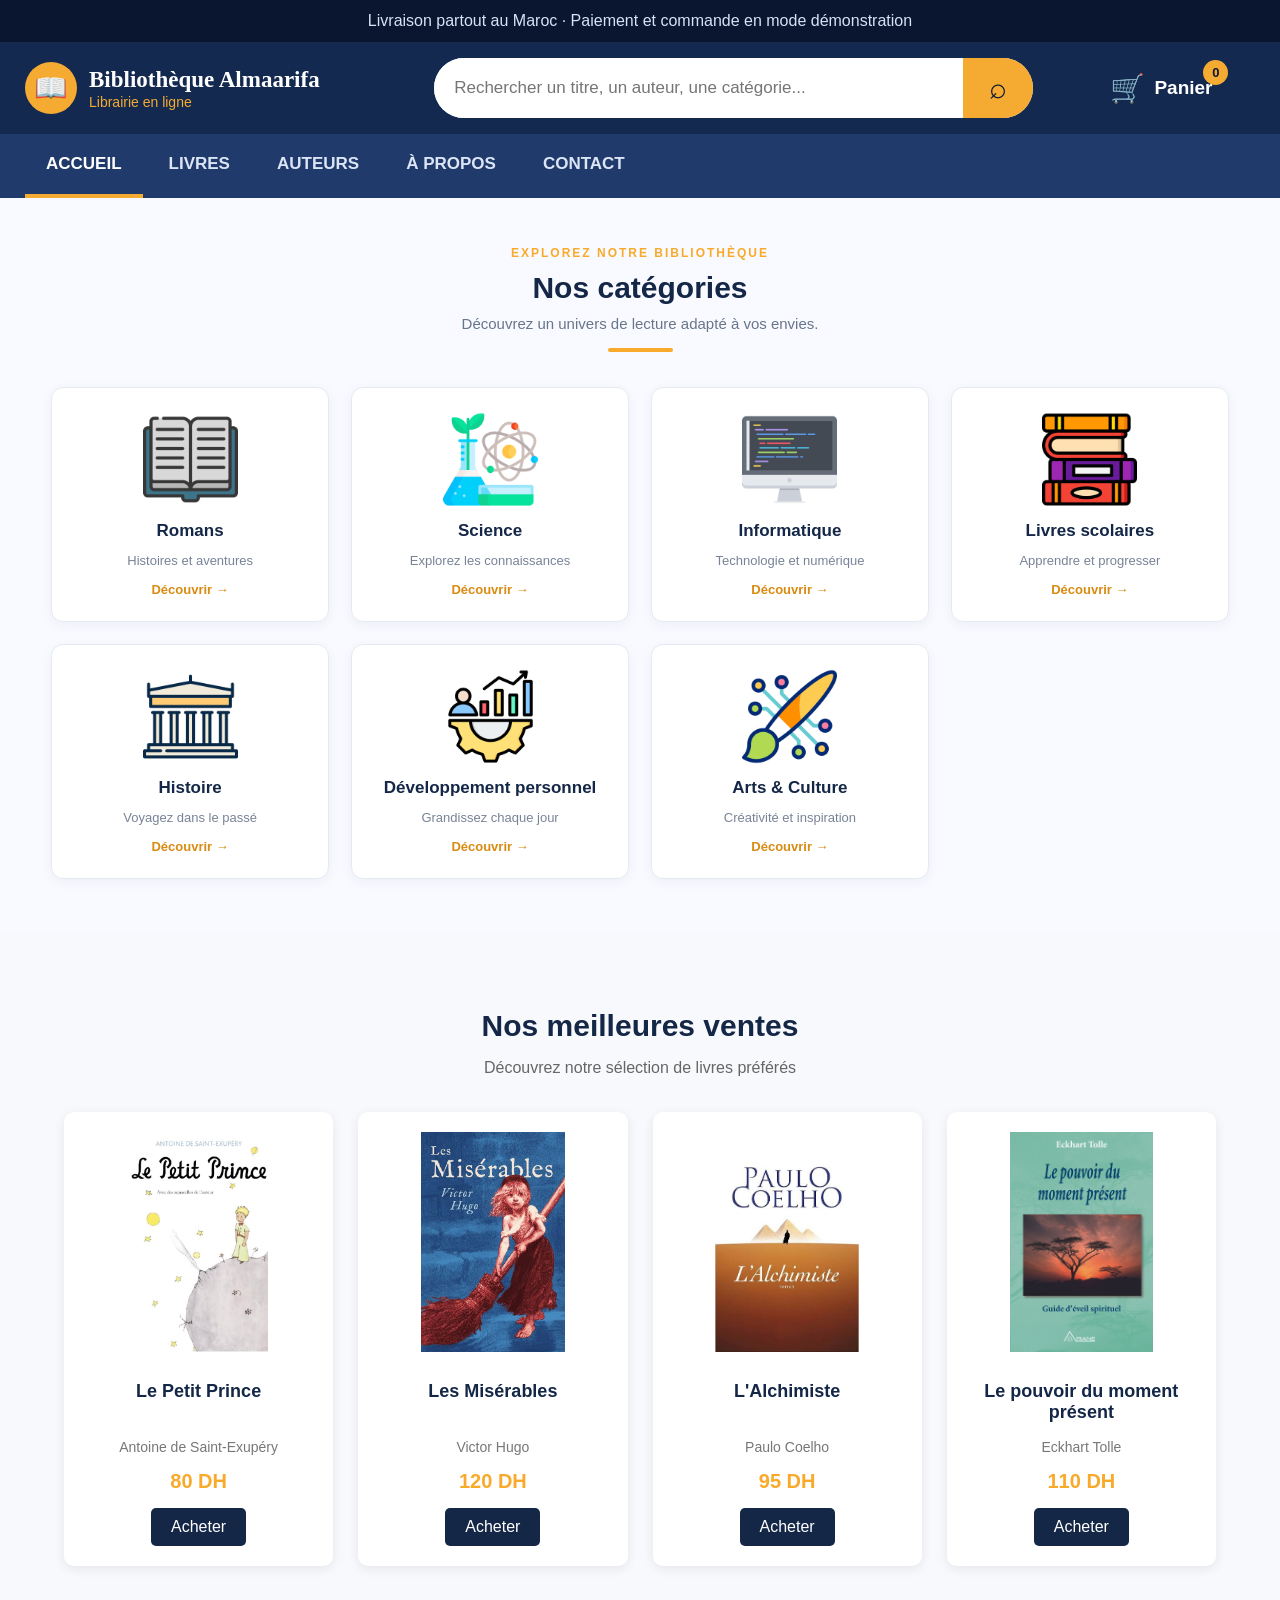
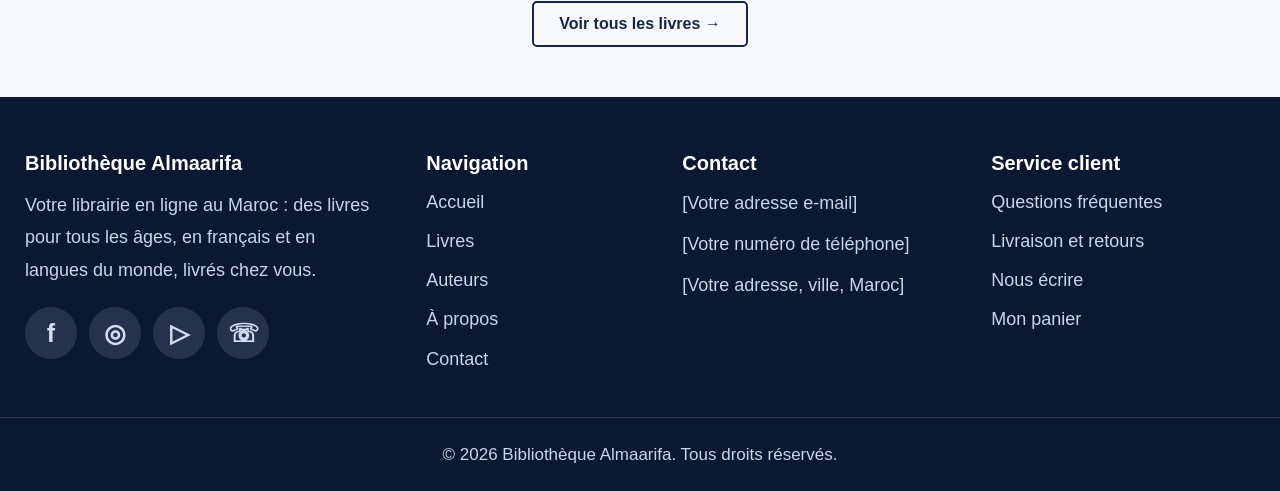
==== index.html @ 868e1ade "version 2" ====
<!DOCTYPE html>
<html lang="fr">
<head>
    <meta charset="UTF-8">
    <meta name="viewport" content="width=device-width, initial-scale=1.0">
    <title>Ma Bibliothèque</title>
    <link rel="stylesheet" href="style.css">
</head>
<body>
  <header class="site-header">

    <div class="top-bar">
        Livraison partout au Maroc · Paiement et commande en mode démonstration
    </div>

    <div class="header-main">

        <a href="index.html" class="logo">
            <span class="logo-icon">📖</span>
            <span class="logo-text">
                <strong>Bibliothèque Almaarifa</strong>
                <small>Librairie en ligne</small>
            </span>
        </a>

        <form class="search-bar" action="#" method="get">
            <input
                type="search"
                name="recherche"
                placeholder="Rechercher un titre, un auteur, une catégorie..."
            >
            <button type="submit" aria-label="Rechercher">⌕</button>
        </form>

        <a href="panier.html" class="cart">
            <span class="cart-icon">🛒</span>
            <strong>Panier</strong>
            <span class="cart-count">0</span>
        </a>

    </div>

    <nav class="main-nav">
        <div class="nav-container">
            <a href="index.html" class="active">ACCUEIL</a>
            <a href="Livres.html" >LIVRES</a>
            <a href="Auteurs.html" >AUTEURS</a>
            <a href="À propos.html" >À PROPOS</a>
            <a href="contact.html" >CONTACT</a>
        </div>
    </nav>

<!-- Section Nos catégories -->
<section class="categories-section" id="categories">

    <div class="categories-header">
        <span class="categories-subtitle">EXPLOREZ NOTRE BIBLIOTHÈQUE</span>
        <h2>Nos catégories</h2>
        <p>Découvrez un univers de lecture adapté à vos envies.</p>
        <div class="categories-line"></div>
    </div>

    <div class="categories-container">

        <a href="Livres.html" class="category-card">
            <div class="category-icon">
                <img src="livre.png" alt="Romans">
            </div>
            <h3>Romans</h3>
            <p>Histoires et aventures</p>
            <span class="category-link">Découvrir →</span>
        </a>

        <a href="livres.html" class="category-card">
            <div class="category-icon">
                <img src="science.png" alt="Science">
            </div>
            <h3>Science</h3>
            <p>Explorez les connaissances</p>
            <span class="category-link">Découvrir →</span>
        </a>

        <a href="Livres.html" class="category-card">
            <div class="category-icon">
                <img src="programmation.png" alt="Informatique">
            </div>
            <h3>Informatique</h3>
            <p>Technologie et numérique</p>
            <span class="category-link">Découvrir →</span>
        </a>

        <a href="Livres.html" class="category-card">
            <div class="category-icon">
                <img src="pile.livres.png" alt="Livres scolaires">
            </div>
            <h3>Livres scolaires</h3>
            <p>Apprendre et progresser</p>
            <span class="category-link">Découvrir →</span>
        </a>

        <a href="Livres.html" class="category-card">
            <div class="category-icon">
                <img src="histoire.png" alt="Histoire">
            </div>
            <h3>Histoire</h3>
            <p>Voyagez dans le passé</p>
            <span class="category-link">Découvrir →</span>
        </a>

        <a href="Livres.html" class="category-card">
            <div class="category-icon">
                <img src="self-development.png"
                     alt="Développement personnel">
            </div>
            <h3>Développement personnel</h3>
            <p>Grandissez chaque jour</p>
            <span class="category-link">Découvrir →</span>
        </a>

        <a href="Livres.html" class="category-card">
            <div class="category-icon">
                <img src="art-et-technologie.png" alt="Arts et Culture">
            </div>
            <h3>Arts &amp; Culture</h3>
            <p>Créativité et inspiration</p>
            <span class="category-link">Découvrir →</span>
        </a>

    </div>

</section>

    
<!-- Section Nos meilleures ventes -->
<section class="meilleures-ventes">

    <h2>Nos meilleures ventes</h2>
    <p class="description">
        Découvrez notre sélection de livres préférés
    </p>

    <div class="livres-container">

        <div class="livre">
            <img src="images.jpg" alt="Le Petit Prince">
            <h3>Le Petit Prince</h3>
            <p class="auteur">Antoine de Saint-Exupéry</p>
            <p class="prix">80 DH</p>
            <a href="#" class="btn-acheter">Acheter</a>
        </div>

        <div class="livre">
            <img src="les mesirables.jpg" alt="Les Misérables">
            <h3>Les Misérables</h3>
            <p class="auteur">Victor Hugo</p>
            <p class="prix">120 DH</p>
            <a href="#" class="btn-acheter">Acheter</a>
        </div>

        <div class="livre">
            <img src="lalchimeste.jpg" alt="L'Alchimiste">
            <h3>L'Alchimiste</h3>
            <p class="auteur">Paulo Coelho</p>
            <p class="prix">95 DH</p>
            <a href="#" class="btn-acheter">Acheter</a>
        </div>

        <div class="livre">
            <img src="le-pouvoir-du-moment-present.jpg" alt="Le pouvoir du moment présent">
            <h3>Le pouvoir du moment présent</h3>
            <p class="auteur">Eckhart Tolle</p>
            <p class="prix">110 DH</p>
            <a href="#" class="btn-acheter">Acheter</a>
        </div>

    </div>

    <a href="Livres.html" class="voir-plus">
        Voir tous les livres →
    </a>

</section>

<footer class="site-footer">

    <div class="footer-container">

        <!-- Colonne 1 : Présentation -->
        <div class="footer-column footer-about">
            <h3>Bibliothèque Almaarifa</h3>

            <p>
                Votre librairie en ligne au Maroc : des livres
                pour tous les âges, en français et en langues
                du monde, livrés chez vous.
            </p>

            <div class="social-links">
                <a href="#" aria-label="Facebook">f</a>
                <a href="#" aria-label="Instagram">◎</a>
                <a href="#" aria-label="YouTube">▷</a>
                <a href="#" aria-label="WhatsApp">☏</a>
            </div>
        </div>

        <!-- Colonne 2 : Navigation -->
        <div class="footer-column">
            <h3>Navigation</h3>
            <a href="index.html">Accueil</a>
            <a href="Livres.html">Livres</a>
            <a href="Auteurs.html">Auteurs</a>
            <a href="À propos.html">À propos</a>
            <a href="contact.html">Contact</a>
        </div>

        <!-- Colonne 3 : Contact -->
        <div class="footer-column">
            <h3>Contact</h3>
            <p>[Votre adresse e-mail]</p>
            <p>[Votre numéro de téléphone]</p>
            <p>[Votre adresse, ville, Maroc]</p>
        </div>

        <!-- Colonne 4 : Service client -->
        <div class="footer-column">
            <h3>Service client</h3>
            <a href="#">Questions fréquentes</a>
            <a href="#">Livraison et retours</a>
            <a href="contact.html">Nous écrire</a>
            <a href="panier.html">Mon panier</a>
        </div>

    </div>

    <div class="footer-bottom">
        <p>
            © 2026 Bibliothèque Almaarifa. Tous droits réservés.
        </p>
    </div>

</footer>
</body>
</html>
---- style.css ----
:root {
    --navy: #0b1832;
    --navy-light: #14294f;
    --navy-nav: #203b6b;
    --orange: #f5aa32;
    --white: #ffffff;
    --text-light: #c7d5ed;
    --border-color: rgba(255, 255, 255, 0.13);
}

/* ================= GENERAL ================= */
* {
    box-sizing: border-box;
}

body {
    margin: 0;
    font-family: Arial, Helvetica, sans-serif;
    background: #ffffff;
    color: var(--white);
}

a {
    text-decoration: none;
    color: inherit;
}

/* ================= HEADER ================= */
.site-header {
    width: 100%;
    background: var(--navy);
}

/* الشريط العلوي */
.top-bar {
    min-height: 42px;
    padding: 10px 15px;
    display: flex;
    justify-content: center;
    align-items: center;
    text-align: center;
    background: #0a1630;
    color: #d8e2f5;
    font-size: 16px;
}

/* المنطقة الرئيسية */
.header-main {
    width: min(1500px, 100%);
    min-height: 92px;
    margin: auto;
    padding: 15px 25px;
    display: grid;
    grid-template-columns: 1fr minmax(250px, 1.6fr) 0.5fr;
    align-items: center;
    gap: 35px;
    background: var(--navy-light);
}

/* الشعار */
.logo {
    display: flex;
    align-items: center;
    gap: 12px;
    min-width: 0;
}

.logo-icon {
    width: 52px;
    height: 52px;
    flex-shrink: 0;
    display: flex;
    align-items: center;
    justify-content: center;
    border-radius: 50%;
    background: var(--orange);
    font-size: 27px;
}

.logo-text {
    display: flex;
    flex-direction: column;
    gap: 1px;
}

.logo-text strong {
    font-family: Georgia, serif;
    font-size: 23px;
    white-space: nowrap;
}

.logo-text small {
    color: var(--orange);
    font-size: 14px;
}

/* شريط البحث */
.search-bar {
    display: flex;
    width: 100%;
    height: 60px;
    overflow: hidden;
    border-radius: 35px;
    background: var(--white);
}

.search-bar input {
    flex: 1;
    width: 0;
    min-width: 0;
    border: none;
    outline: none;
    padding: 0 20px;
    font-size: 17px;
    color: #333333;
}

.search-bar button {
    width: 70px;
    flex-shrink: 0;
    border: none;
    background: var(--orange);
    color: var(--navy);
    font-size: 30px;
    cursor: pointer;
}

.search-bar button:hover {
    background: #ffc15b;
}

/* السلة */
.cart {
    position: relative;
    justify-self: center;
    display: flex;
    align-items: center;
    gap: 9px;
    font-size: 19px;
}

.cart-icon {
    font-size: 28px;
}

.cart-count {
    position: absolute;
    top: -12px;
    right: -16px;
    width: 25px;
    height: 25px;
    display: flex;
    align-items: center;
    justify-content: center;
    border-radius: 50%;
    background: var(--orange);
    color: var(--navy);
    font-size: 13px;
    font-weight: bold;
}

/* قائمة التنقل */
.main-nav {
    background: var(--navy-nav);
}

.nav-container {
    width: min(1500px, 100%);
    min-height: 64px;
    margin: auto;
    padding: 0 25px;
    display: flex;
    align-items: stretch;
    gap: 5px;
}

.nav-container a {
    display: flex;
    align-items: center;
    justify-content: center;
    padding: 0 21px;
    border-bottom: 4px solid transparent;
    color: #dce5f6;
    font-size: 17px;
    font-weight: bold;
    transition: 0.2s;
}

.nav-container a:hover,
.nav-container a.active {
    color: var(--white);
    border-bottom-color: var(--orange);
}
.site-footer {
    width: 100%;
    background: var(--navy);
    color: var(--text-light);
}

/* الأعمدة الأربعة */
.footer-container {
    width: min(1500px, 100%);
    margin: auto;
    padding: 55px 25px 45px;
    display: grid;
    grid-template-columns: 1.35fr 0.8fr 1fr 1fr;
    gap: 45px;
}

.footer-column {
    min-width: 0;
    display: flex;
    flex-direction: column;
    align-items: flex-start;
    gap: 14px;
}

.footer-column h3 {
    margin: 0 0 1px;
    color: var(--white);
    font-size: 20px;
}

.footer-column p {
    margin: 0;
    font-size: 18px;
    line-height: 1.8;
    overflow-wrap: anywhere;
}

.footer-column > a {
    font-size: 18px;
    line-height: 1.4;
    transition: color 0.2s;
}

.footer-column > a:hover {
    color: var(--orange);
}

/* وصف المكتبة */
.footer-about p {
    margin-top: -1px;
}

/* أيقونات التواصل الاجتماعي */
.social-links {
    display: flex;
    flex-wrap: wrap;
    gap: 12px;
    margin-top: 7px;
}

.social-links a {
    width: 52px;
    height: 52px;
    display: flex;
    align-items: center;
    justify-content: center;
    border-radius: 50%;
    background: #25324d;
    color: #d3def0;
    font-size: 25px;
    font-weight: bold;
    transition: 0.2s;
}

.social-links a:hover {
    background: var(--orange);
    color: var(--navy);
}

/* معلومات الاتصال */
.footer-column:nth-child(3) p {
    line-height: 1.5;
}

/* حقوق النشر */
.footer-bottom {
    min-height: 74px;
    padding: 20px 15px;
    display: flex;
    align-items: center;
    justify-content: center;
    border-top: 1px solid var(--border-color);
    text-align: center;
}

.footer-bottom p {
    margin: 0;
    font-size: 17px;
    line-height: 1.6;
}

/* ================= TABLETS ================= */
@media (max-width: 1000px) {
    .header-main {
        grid-template-columns: 1fr auto;
        gap: 20px;
    }

    .search-bar {
        grid-column: 1 / -1;
        grid-row: 2;
    }

    .cart {
        grid-column: 2;
        grid-row: 1;
    }

    .nav-container {
        justify-content: center;
        flex-wrap: wrap;
    }

    .nav-container a {
        min-height: 55px;
        padding: 0 13px;
        font-size: 15px;
    }

    .footer-container {
        grid-template-columns: repeat(2, minmax(0, 1fr));
        gap: 40px;
    }
}

/* ================= MOBILE ================= */
@media (max-width: 600px) {
    .top-bar {
        font-size: 12px;
        line-height: 1.5;
        padding: 9px 12px;
    }

    .header-main {
        padding: 18px 15px;
        gap: 18px 10px;
    }

    .logo {
        gap: 8px;
    }

    .logo-icon {
        width: 40px;
        height: 40px;
        font-size: 21px;
    }

    .logo-text strong {
        font-size: 16px;
        white-space: normal;
    }

    .logo-text small {
        font-size: 12px;
    }

    .cart {
        gap: 5px;
        font-size: 14px;
    }

    .cart-icon {
        font-size: 22px;
    }

    .search-bar {
        height: 48px;
    }

    .search-bar input {
        padding: 0 13px;
        font-size: 13px;
    }

    .search-bar button {
        width: 48px;
        font-size: 25px;
    }

    .nav-container {
        padding: 5px 8px;
        gap: 0;
    }

    .nav-container a {
        min-height: 44px;
        padding: 0 10px;
        font-size: 12px;
        border-bottom-width: 3px;
    }

    /* الفوتر في الهاتف */
    .footer-container {
        padding: 35px 22px;
        grid-template-columns: 1fr;
        gap: 30px;
    }

    .footer-column h3 {
        font-size: 18px;
    }

    .footer-column p,
    .footer-column > a {
        font-size: 16px;
    }

    .social-links a {
        width: 43px;
        height: 43px;
        font-size: 22px;
    }

    .footer-bottom {
        min-height: 65px;
        padding: 17px 12px;
    }

    .footer-bottom p {
        font-size: 13px;
    }
}

/* Section Nos meilleures ventes */
.meilleures-ventes {
    padding: 50px 5%;
    background-color: #f8f9fc;
    text-align: center;
}

.meilleures-ventes h2 {
    color: #142747;
    font-size: 30px;
    margin-bottom: 10px;
}

.description {
    color: #666;
    margin-bottom: 35px;
    font-size: 16px;
}

/* Conteneur des livres */
.livres-container {
    display: grid;
    grid-template-columns: repeat(4, minmax(0, 1fr));
    gap: 25px;
    max-width: 1400px;
    margin: 0 auto;
}

/* Carte de chaque livre */
.livre {
    background-color: white;
    padding: 20px 15px;
    border-radius: 10px;
    box-shadow: 0 3px 12px rgba(0, 0, 0, 0.08);
    transition: transform 0.3s, box-shadow 0.3s;
}

.livre:hover {
    transform: translateY(-6px);
    box-shadow: 0 8px 20px rgba(0, 0, 0, 0.15);
}

/* Images des livres */
.livre img {
    width: 100%;
    height: 220px;
    object-fit: contain;
    margin-bottom: 15px;
}

/* Titres */
.livre h3 {
    color: #142747;
    font-size: 18px;
    min-height: 44px;
    margin: 10px 0;
}

.auteur {
    color: #777;
    font-size: 14px;
}

/* Prix */
.prix {
    color: #f9aa2b;
    font-size: 20px;
    font-weight: bold;
    margin: 15px 0;
}

/* Bouton Acheter */
.btn-acheter {
    display: inline-block;
    background-color: #142747;
    color: white;
    text-decoration: none;
    padding: 10px 20px;
    border-radius: 5px;
    transition: background-color 0.3s;
}

.btn-acheter:hover {
    background-color: #f9aa2b;
    color: #142747;
}

/* Bouton Voir tous les livres */
.voir-plus {
    display: inline-block;
    margin-top: 35px;
    padding: 12px 25px;
    border: 2px solid #142747;
    border-radius: 5px;
    color: #142747;
    text-decoration: none;
    font-weight: bold;
}

.voir-plus:hover {
    background-color: #142747;
    color: white;
}

/* Adaptation aux tablettes */
@media (max-width: 900px) {
    .livres-container {
        grid-template-columns: repeat(2, minmax(0, 1fr));
        gap: 15px;
    }
}

/* Adaptation aux téléphones */
@media (max-width: 480px) {
    .meilleures-ventes {
        padding: 35px 15px;
    }

    .meilleures-ventes h2 {
        font-size: 24px;
    }

    .livres-container {
        grid-template-columns: repeat(2, minmax(0, 1fr));
        gap: 12px;
    }

    .livre {
        padding: 12px 8px;
    }

    .livre img {
        height: 160px;
    }

    .livre h3 {
        font-size: 15px;
    }
}

/* ===== NOS CATÉGORIES ===== */

.categories-section {
    padding: 45px 4% 55px;
    background-color: #f8faff;
    font-family: Arial, sans-serif;
    box-sizing: border-box;
}

.categories-section * {
    box-sizing: border-box;
}

/* Titre */
.categories-header {
    text-align: center;
    margin-bottom: 35px;
}

.categories-subtitle {
    color: #f9aa2b;
    font-size: 12px;
    font-weight: bold;
    letter-spacing: 2px;
}

.categories-header h2 {
    color: #142747;
    font-size: 30px;
    margin: 10px 0;
    font-weight: bold;
}

.categories-header p {
    color: #68758a;
    font-size: 15px;
    margin: 0;
}

.categories-line {
    width: 65px;
    height: 4px;
    background-color: #f9aa2b;
    border-radius: 5px;
    margin: 16px auto 0;
}

/* Grille des catégories */
.categories-container {
    display: grid;
    grid-template-columns: repeat(4, minmax(0, 1fr));
    gap: 22px;
    max-width: 1400px;
    margin: 0 auto;
}

/* Carte */
.category-card {
    display: flex;
    flex-direction: column;
    align-items: center;
    justify-content: center;
    min-width: 0;
    min-height: 235px;
    padding: 22px 14px;
    text-align: center;
    text-decoration: none;
    background-color: #ffffff;
    border: 1px solid #e5eaf2;
    border-radius: 12px;
    box-shadow: 0 3px 12px rgba(20, 39, 71, 0.05);
    transition: transform 0.3s ease,
                box-shadow 0.3s ease,
                border-color 0.3s ease;
}

.category-card:hover {
    transform: translateY(-6px);
    border-color: #f9aa2b;
    box-shadow: 0 10px 25px rgba(20, 39, 71, 0.12);
}

/* Images */
.category-icon {
    width: 100px;
    height: 95px;
    display: flex;
    align-items: center;
    justify-content: center;
    margin-bottom: 12px;
}

.category-icon img {
    max-width: 100%;
    max-height: 100%;
    object-fit: contain;
    transition: transform 0.3s ease;
}

.category-card:hover .category-icon img {
    transform: scale(1.08);
}

/* Textes */
.category-card h3 {
    color: #142747;
    font-size: 17px;
    line-height: 1.4;
    margin: 0 0 8px;
}

.category-card p {
    color: #788397;
    font-size: 13px;
    line-height: 1.5;
    margin: 0 0 12px;
}

.category-link {
    color: #d98b12;
    font-size: 13px;
    font-weight: bold;
}

/* Tablettes */
@media (max-width: 1000px) {
    .categories-container {
        grid-template-columns: repeat(3, minmax(0, 1fr));
        gap: 16px;
    }
}

/* Téléphones */
@media (max-width: 600px) {
    .categories-section {
        padding: 35px 15px 40px;
    }

    .categories-header h2 {
        font-size: 25px;
    }

    .categories-header p {
        font-size: 13px;
    }

    .categories-container {
        grid-template-columns: repeat(2, minmax(0, 1fr));
        gap: 12px;
    }

    .category-card {
        min-height: 205px;
        padding: 16px 8px;
    }

    .category-icon {
        width: 78px;
        height: 75px;
    }

    .category-card h3 {
        font-size: 15px;
    }

    .category-card p {
        font-size: 12px;
    }

    .category-link {
        font-size: 12px;
    }
}

/* Accessibilité au clavier */
.category-card:focus-visible {
    outline: 3px solid #f9aa2b;
    outline-offset: 3px;
}


/* ===== CORRECTION PAGE LIVRES ===== */

#tous-les-livres.meilleures-ventes {
    background-color: #f8faff;
    padding: 45px 4% 55px;
    color: #142747;
}

/* Titre et description */
#tous-les-livres .section-header {
    text-align: center;
    margin-bottom: 35px;
}

#tous-les-livres .section-subtitle {
    display: block;
    color: #d98b12;
    font-size: 13px;
    font-weight: bold;
    letter-spacing: 1px;
    margin-bottom: 12px;
}

#tous-les-livres .section-header h2 {
    color: #142747;
    font-size: 30px;
    margin: 0 0 12px;
}

#tous-les-livres .section-header p {
    color: #626f82;
    font-size: 15px;
    margin: 0;
}

#tous-les-livres .titre-decoration {
    width: 65px;
    height: 4px;
    background-color: #f9aa2b;
    border-radius: 5px;
    margin: 16px auto;
}

/* Grille des livres */
#tous-les-livres .livres-container {
    display: grid;
    grid-template-columns: repeat(4, minmax(0, 1fr));
    gap: 24px;
    max-width: 1400px;
    margin: 0 auto;
}

/* Cartes blanches */
#tous-les-livres .livre-card {
    background-color: #ffffff;
    color: #142747;
    border: 1px solid #e0e5ed;
    border-radius: 10px;
    overflow: hidden;
    box-shadow: 0 3px 12px rgba(20, 39, 71, 0.08);
    display: flex;
    flex-direction: column;
    min-width: 0;
    transition: transform 0.3s, box-shadow 0.3s;
}

#tous-les-livres .livre-card:hover {
    transform: translateY(-5px);
    box-shadow: 0 8px 20px rgba(20, 39, 71, 0.15);
}

/* Zone des images */
#tous-les-livres .livre-image {
    position: relative;
    height: 235px;
    padding: 15px;
    background-color: #f1f4f9;
    display: flex;
    align-items: center;
    justify-content: center;
}

#tous-les-livres .livre-image img {
    display: block;
    width: 100%;
    height: 100%;
    object-fit: contain;
}

/* Badge */
#tous-les-livres .badge-livre {
    position: absolute;
    top: 10px;
    left: 10px;
    background-color: #f9aa2b;
    color: #142747;
    padding: 5px 8px;
    border-radius: 4px;
    font-size: 11px;
    font-weight: bold;
}

/* Informations : forcer des couleurs lisibles */
#tous-les-livres .livre-info {
    background-color: #ffffff;
    color: #142747;
    padding: 16px;
    flex: 1;
    display: flex;
    flex-direction: column;
}

#tous-les-livres .livre-categorie {
    color: #c17c00;
    font-size: 12px;
    font-weight: bold;
    margin: 0 0 8px;
}

#tous-les-livres .livre-info h3 {
    color: #142747;
    font-size: 17px;
    line-height: 1.4;
    min-height: 48px;
    margin: 0 0 8px;
}

#tous-les-livres .livre-auteur {
    color: #6b7280;
    font-size: 13px;
    margin: 0 0 18px;
}

/* Prix et bouton */
#tous-les-livres .livre-bas {
    display: flex;
    justify-content: space-between;
    align-items: center;
    gap: 10px;
    border-top: 1px solid #eeeeee;
    padding-top: 14px;
    margin-top: auto;
}

#tous-les-livres .livre-prix {
    color: #142747;
    font-size: 18px;
    font-weight: bold;
}

#tous-les-livres .btn-livre {
    display: inline-block;
    background-color: #142747;
    color: #ffffff;
    text-decoration: none;
    padding: 9px 16px;
    border-radius: 5px;
    font-size: 13px;
}

#tous-les-livres .btn-livre:hover {
    background-color: #f9aa2b;
    color: #142747;
}

/* Tablettes */
@media (max-width: 1000px) {
    #tous-les-livres .livres-container {
        grid-template-columns: repeat(2, minmax(0, 1fr));
        gap: 18px;
    }
}

/* Téléphones */
@media (max-width: 480px) {
    #tous-les-livres.meilleures-ventes {
        padding: 30px 15px;
    }

    #tous-les-livres .section-header h2 {
        font-size: 24px;
    }

    #tous-les-livres .livre-image {
        height: 160px;
    }

    #tous-les-livres .livre-info {
        padding: 11px;
    }

    #tous-les-livres .livre-info h3 {
        font-size: 14px;
        min-height: 40px;
    }

    #tous-les-livres .livre-prix {
        font-size: 15px;
    }

    #tous-les-livres .btn-livre {
        padding: 7px 10px;
        font-size: 12px;
    }
}

/* =================================
   PAGE AUTEURS - ALMAARIFA
================================= */

.auteurs-page {
    background-color: #f7f9fc;
    color: #142747;
    font-family: Arial, sans-serif;
    padding-bottom: 45px;
}

.auteurs-page * {
    box-sizing: border-box;
}

/* ===== En-tête ===== */

.auteurs-hero {
    text-align: center;
    padding: 48px 20px 40px;
    background: linear-gradient(135deg, #ffffff, #eef3fb);
}

.auteurs-label {
    display: inline-block;
    color: #c7820d;
    font-size: 12px;
    font-weight: bold;
    letter-spacing: 2px;
    margin-bottom: 12px;
}

.auteurs-hero h1 {
    color: #142747;
    font-size: 36px;
    margin: 0 0 14px;
    font-weight: bold;
}

.auteurs-hero p {
    max-width: 600px;
    margin: 0 auto;
    color: #657188;
    font-size: 16px;
    line-height: 1.8;
}

.auteurs-decoration {
    width: 65px;
    height: 4px;
    background-color: #f9aa2b;
    border-radius: 5px;
    margin: 20px auto 0;
}

/* ===== Contenu ===== */

.auteurs-content {
    max-width: 1400px;
    margin: 0 auto;
    padding: 35px 4% 45px;
}

.auteurs-titre {
    display: flex;
    align-items: center;
    justify-content: space-between;
    gap: 15px;
    margin-bottom: 28px;
}

.auteurs-titre h2 {
    color: #142747;
    font-size: 26px;
    margin: 0 0 8px;
}

.auteurs-titre p {
    color: #6b7689;
    font-size: 14px;
    line-height: 1.6;
    margin: 0;
}

.auteurs-total {
    flex-shrink: 0;
    background-color: #fff0d2;
    color: #80530b;
    border-radius: 20px;
    padding: 9px 15px;
    font-size: 13px;
    font-weight: bold;
}

/* ===== Grille ===== */

.auteurs-grid {
    display: grid;
    grid-template-columns: repeat(3, minmax(0, 1fr));
    gap: 24px;
}

/* ===== Carte ===== */

.auteur-card {
    min-width: 0;
    background-color: #ffffff;
    border: 1px solid #e5eaf1;
    border-radius: 12px;
    overflow: hidden;
    box-shadow: 0 3px 12px rgba(20, 39, 71, 0.05);
    transition: transform 0.3s ease,
                box-shadow 0.3s ease,
                border-color 0.3s ease;
}

.auteur-card:hover {
    transform: translateY(-6px);
    border-color: #f9aa2b;
    box-shadow: 0 10px 24px rgba(20, 39, 71, 0.12);
}

/* ===== Zone des initiales ===== */

.auteur-visuel {
    min-height: 155px;
    position: relative;
    display: flex;
    justify-content: center;
    align-items: center;
    overflow: hidden;
}

.auteur-visuel::before {
    content: "";
    position: absolute;
    width: 165px;
    height: 165px;
    border: 1px solid rgba(255, 255, 255, 0.3);
    border-radius: 50%;
}

.auteur-initiales {
    position: relative;
    z-index: 1;
    color: #ffffff;
    font-size: 58px;
    font-weight: bold;
    letter-spacing: 2px;
    text-shadow: 0 3px 10px rgba(0, 0, 0, 0.12);
}

/* Couleurs des auteurs */

.avatar-vh {
    background: linear-gradient(135deg, #142747, #395b89);
}

.avatar-pc {
    background: linear-gradient(135deg, #b46a36, #eab66d);
}

.avatar-as {
    background: linear-gradient(135deg, #29485f, #7198af);
}

.avatar-ac {
    background: linear-gradient(135deg, #435266, #8997a9);
}

.avatar-go {
    background: linear-gradient(135deg, #315653, #79a89b);
}

.avatar-v {
    background: linear-gradient(135deg, #77503e, #c69a75);
}

/* Badge */

.auteur-badge {
    position: absolute;
    top: 13px;
    left: 13px;
    z-index: 2;
    background-color: #f9aa2b;
    color: #142747;
    border-radius: 5px;
    padding: 6px 9px;
    font-size: 11px;
    font-weight: bold;
}

/* ===== Texte ===== */

.auteur-info {
    padding: 21px;
}

.auteur-pays {
    display: inline-block;
    color: #c7820d;
    font-size: 12px;
    font-weight: bold;
    margin-bottom: 8px;
}

.auteur-info h3 {
    color: #142747;
    font-size: 19px;
    line-height: 1.4;
    margin: 0 0 12px;
}

.auteur-info p {
    color: #69758a;
    font-size: 14px;
    line-height: 1.8;
    min-height: 75px;
    margin: 0 0 18px;
}

/* Lien */

.auteur-link {
    display: flex;
    align-items: center;
    justify-content: space-between;
    gap: 10px;
    padding-top: 14px;
    border-top: 1px solid #edf0f4;
    color: #142747;
    text-decoration: none;
    font-size: 13px;
    font-weight: bold;
    transition: color 0.3s ease;
}

.auteur-link span {
    color: #e99a1b;
    font-size: 20px;
    transition: transform 0.3s ease;
}

.auteur-link:hover {
    color: #d98b12;
}

.auteur-link:hover span {
    transform: translateX(5px);
}

/* ===== Invitation finale ===== */

.auteurs-cta {
    max-width: 1300px;
    margin: 0 auto;
    padding: 30px 35px;
    width: 92%;
    background-color: #142747;
    color: #ffffff;
    border-radius: 12px;
    display: flex;
    justify-content: space-between;
    align-items: center;
    gap: 24px;
}

.auteurs-cta h2 {
    color: #ffffff;
    font-size: 22px;
    margin: 0 0 10px;
}

.auteurs-cta p {
    color: #d6deeb;
    font-size: 14px;
    line-height: 1.7;
    margin: 0;
}

.cta-button {
    display: inline-flex;
    align-items: center;
    justify-content: center;
    gap: 12px;
    flex-shrink: 0;
    padding: 13px 20px;
    background-color: #f9aa2b;
    color: #142747;
    border-radius: 6px;
    text-decoration: none;
    font-size: 14px;
    font-weight: bold;
    transition: background-color 0.3s ease;
}

.cta-button:hover {
    background-color: #ffc45f;
}

.cta-button span {
    font-size: 19px;
}

/* ===== Tablettes ===== */

@media (max-width: 950px) {
    .auteurs-grid {
        grid-template-columns: repeat(2, minmax(0, 1fr));
        gap: 18px;
    }

    .auteurs-hero h1 {
        font-size: 30px;
    }

    .auteurs-cta {
        padding: 25px;
    }
}

/* ===== Téléphones ===== */

@media (max-width: 520px) {
    .auteurs-hero {
        padding: 35px 18px;
    }

    .auteurs-hero h1 {
        font-size: 26px;
    }

    .auteurs-hero p {
        font-size: 14px;
    }

    .auteurs-content {
        padding: 28px 13px 35px;
    }

    .auteurs-titre {
        align-items: flex-start;
    }

    .auteurs-titre h2 {
        font-size: 22px;
    }

    .auteurs-titre p {
        font-size: 12px;
    }

    .auteurs-total {
        padding: 7px 10px;
        font-size: 11px;
    }

    .auteurs-grid {
        grid-template-columns: repeat(2, minmax(0, 1fr));
        gap: 12px;
    }

    .auteur-visuel {
        min-height: 115px;
    }

    .auteur-initiales {
        font-size: 42px;
    }

    .auteur-badge {
        top: 7px;
        left: 7px;
        font-size: 9px;
        padding: 5px 6px;
    }

    .auteur-info {
        padding: 12px;
    }

    .auteur-info h3 {
        font-size: 15px;
    }

    .auteur-info p {
        font-size: 12px;
        line-height: 1.6;
        min-height: 100px;
    }

    .auteur-link {
        font-size: 11px;
    }

    .auteurs-cta {
        width: calc(100% - 26px);
        padding: 22px 16px;
        flex-direction: column;
        align-items: flex-start;
    }

    .auteurs-cta h2 {
        font-size: 19px;
    }

    .cta-button {
        width: 100%;
    }
}

/* ==========================================
   PAGE A PROPOS - BIBLIOTHEQUE ALMAARIFA
========================================== */

.apropos-page {
    --apropos-bleu: #142747;
    --apropos-bleu-clair: #223e68;
    --apropos-orange: #f9aa2b;
    --apropos-gris: #68758a;

    background: #ffffff;
    color: var(--apropos-bleu);
    font-family: Arial, sans-serif;
    overflow: hidden;
}

.apropos-page * {
    box-sizing: border-box;
}

.apropos-page a {
    transition: background-color 0.3s,
                color 0.3s,
                transform 0.3s;
}

/* ===== HERO ===== */

.apropos-hero {
    display: flex;
    justify-content: space-between;
    align-items: center;
    gap: 35px;
    padding: 55px 7%;
    min-height: 340px;
    background: linear-gradient(120deg, #f7f9fd, #eef3fb);
}

.apropos-hero-content {
    flex: 1;
    max-width: 620px;
}

.apropos-label,
.apropos-petit-titre {
    display: inline-block;
    color: #c7830c;
    font-size: 12px;
    font-weight: bold;
    letter-spacing: 1.6px;
    margin-bottom: 13px;
}

.apropos-hero h1 {
    color: var(--apropos-bleu);
    font-size: 36px;
    line-height: 1.3;
    margin: 0 0 18px;
}

.apropos-hero h1 span {
    color: #d98b12;
}

.apropos-hero-content > p {
    color: var(--apropos-gris);
    font-size: 16px;
    line-height: 1.9;
    max-width: 540px;
    margin: 0 0 25px;
}

/* Bouton principal */

.apropos-btn {
    display: inline-flex;
    align-items: center;
    justify-content: center;
    gap: 14px;
    background: var(--apropos-bleu);
    color: #ffffff;
    text-decoration: none;
    padding: 13px 22px;
    border-radius: 6px;
    font-size: 14px;
    font-weight: bold;
}

.apropos-btn span {
    color: var(--apropos-orange);
    font-size: 20px;
}

.apropos-btn:hover {
    background: var(--apropos-orange);
    color: var(--apropos-bleu);
    transform: translateY(-2px);
}

.apropos-btn:hover span {
    color: var(--apropos-bleu);
}

/* ===== Illustration CSS ===== */

.apropos-illustration {
    position: relative;
    flex: 0 0 350px;
    width: 350px;
    height: 265px;
    display: flex;
    align-items: center;
    justify-content: center;
}

.illustration-cercle {
    position: absolute;
    width: 240px;
    height: 240px;
    background: #e0e9f7;
    border-radius: 50%;
}

.illustration-livre {
    position: relative;
    z-index: 2;
    width: 170px;
    height: 210px;
    background: var(--apropos-bleu);
    color: #ffffff;
    border: 5px solid var(--apropos-orange);
    border-radius: 5px 13px 13px 5px;
    box-shadow: 9px 10px 0 rgba(20, 39, 71, 0.12);
    display: flex;
    flex-direction: column;
    align-items: center;
    justify-content: center;
    text-align: center;
}

.illustration-livre span {
    font-size: 38px;
    margin-bottom: 8px;
}

.illustration-livre strong {
    font-size: 20px;
    line-height: 1.4;
}

.illustration-livre small {
    color: var(--apropos-orange);
    font-size: 10px;
    letter-spacing: 2px;
    margin-top: 12px;
}

.livre-deco {
    position: absolute;
    z-index: 1;
    width: 45px;
    height: 145px;
    border-radius: 5px;
    writing-mode: vertical-rl;
    text-align: center;
    padding: 12px 0;
    font-size: 10px;
    font-weight: bold;
    letter-spacing: 1px;
}

.livre-deco-1 {
    left: 15px;
    bottom: 28px;
    background: #e7a84c;
    color: var(--apropos-bleu);
    transform: rotate(-8deg);
}

.livre-deco-2 {
    right: 20px;
    bottom: 27px;
    background: #395a82;
    color: #ffffff;
    transform: rotate(8deg);
}

.livre-deco-3 {
    left: 45px;
    top: 19px;
    width: 34px;
    height: 85px;
    background: #88a9b9;
    color: var(--apropos-bleu);
    transform: rotate(-15deg);
}

.etoile {
    position: absolute;
    z-index: 3;
    color: #e8a023;
    font-size: 35px;
}

.etoile-1 {
    top: 20px;
    right: 40px;
}

.etoile-2 {
    left: 12px;
    top: 40px;
    font-size: 25px;
}

/* ===== QUI SOMMES-NOUS ===== */

.apropos-intro {
    max-width: 1250px;
    margin: 0 auto;
    padding: 65px 5%;
    display: grid;
    grid-template-columns: 0.8fr 1.2fr;
    gap: 55px;
    align-items: start;
}

.apropos-intro-titre h2,
.valeurs-header h2 {
    color: var(--apropos-bleu);
    font-size: 30px;
    line-height: 1.4;
    margin: 0;
}

.apropos-trait {
    width: 60px;
    height: 4px;
    background: var(--apropos-orange);
    border-radius: 4px;
    margin-top: 17px;
}

.apropos-intro-texte p {
    color: var(--apropos-gris);
    font-size: 15px;
    line-height: 2;
    margin: 0 0 17px;
}

.apropos-intro-texte strong {
    color: var(--apropos-bleu);
}

/* ===== MISSION ET VISION ===== */

.apropos-mission {
    background: #f6f8fc;
    padding: 48px 5%;
    display: grid;
    grid-template-columns: repeat(2, minmax(0, 1fr));
    gap: 25px;
}

.mission-card {
    background: #ffffff;
    border: 1px solid #e6ebf3;
    border-radius: 12px;
    padding: 30px;
    text-align: center;
    box-shadow: 0 4px 15px rgba(20, 39, 71, 0.04);
    border-bottom: 4px solid var(--apropos-bleu);
}

.mission-card-orange {
    border-bottom-color: var(--apropos-orange);
}

.mission-icon {
    width: 62px;
    height: 62px;
    margin: 0 auto 17px;
    background: #edf2fa;
    border-radius: 50%;
    display: flex;
    align-items: center;
    justify-content: center;
    font-size: 29px;
}

.mission-card h3 {
    color: var(--apropos-bleu);
    font-size: 22px;
    margin: 0 0 12px;
}

.mission-card p {
    color: var(--apropos-gris);
    font-size: 14px;
    line-height: 1.9;
    margin: 0;
}

/* ===== VALEURS ===== */

.apropos-valeurs {
    max-width: 1400px;
    margin: 0 auto;
    padding: 65px 5%;
}

.valeurs-header {
    text-align: center;
    margin-bottom: 35px;
}

.valeurs-header > p {
    color: var(--apropos-gris);
    font-size: 15px;
    line-height: 1.8;
    margin: 12px 0 0;
}

.apropos-trait {
    margin-left: 0;
}

.valeurs-header .apropos-trait {
    margin-left: auto;
    margin-right: auto;
}

.valeurs-grid {
    display: grid;
    grid-template-columns: repeat(4, minmax(0, 1fr));
    gap: 20px;
}

.valeur-card {
    padding: 28px 19px;
    background: #ffffff;
    border: 1px solid #e4e9f1;
    border-radius: 10px;
    text-align: center;
    transition: transform 0.3s, box-shadow 0.3s;
}

.valeur-card:hover {
    transform: translateY(-5px);
    box-shadow: 0 9px 24px rgba(20, 39, 71, 0.09);
}

.valeur-icon {
    width: 64px;
    height: 64px;
    background: #fff2d9;
    border-radius: 50%;
    display: flex;
    align-items: center;
    justify-content: center;
    font-size: 29px;
    margin: 0 auto 17px;
}

.valeur-card h3 {
    color: var(--apropos-bleu);
    font-size: 17px;
    margin: 0 0 11px;
}

.valeur-card p {
    color: var(--apropos-gris);
    font-size: 13px;
    line-height: 1.9;
    margin: 0;
}

/* ===== POURQUOI ALMAARIFA ===== */

.apropos-choix {
    background: #f6f8fc;
    display: grid;
    grid-template-columns: 1.15fr 0.85fr;
    gap: 40px;
    align-items: center;
    padding: 55px 7%;
}

.choix-contenu h2 {
    color: var(--apropos-bleu);
    font-size: 29px;
    line-height: 1.4;
    margin: 0 0 15px;
}

.choix-contenu > p {
    color: var(--apropos-gris);
    font-size: 15px;
    line-height: 1.9;
    margin: 0 0 20px;
}

.choix-liste {
    list-style: none;
    padding: 0;
    margin: 0 0 25px;
}

.choix-liste li {
    display: flex;
    align-items: flex-start;
    gap: 12px;
    color: var(--apropos-bleu);
    font-size: 14px;
    line-height: 1.7;
    margin-bottom: 12px;
}

.choix-check {
    flex-shrink: 0;
    width: 23px;
    height: 23px;
    background: #fff0d0;
    color: #98600b;
    border-radius: 50%;
    display: inline-flex;
    align-items: center;
    justify-content: center;
    font-weight: bold;
}

/* Illustration de droite */

.choix-visuel {
    position: relative;
    min-height: 280px;
    display: flex;
    justify-content: center;
    align-items: center;
}

.choix-grand-cercle {
    position: absolute;
    width: 250px;
    height: 250px;
    background: #e0e9f7;
    border-radius: 50%;
}

.choix-livre {
    position: relative;
    z-index: 1;
    width: 250px;
    min-height: 210px;
    padding: 27px 20px;
    background: var(--apropos-bleu);
    border-radius: 8px;
    border-left: 6px solid var(--apropos-orange);
    color: #ffffff;
    text-align: center;
    box-shadow: 0 12px 28px rgba(20, 39, 71, 0.16);
}

.choix-livre > span {
    font-size: 43px;
}

.choix-livre h3 {
    color: #ffffff;
    font-size: 22px;
    line-height: 1.4;
    margin: 9px 0;
}

.choix-livre p {
    color: #f9c46f;
    font-size: 12px;
    margin: 0;
}

.choix-decoration {
    position: absolute;
    z-index: 2;
    bottom: 12px;
    right: 0;
    background: var(--apropos-orange);
    color: var(--apropos-bleu);
    padding: 11px 15px;
    border-radius: 5px;
    font-size: 11px;
    font-weight: bold;
    letter-spacing: 2px;
}

/* ===== CTA FINAL ===== */

.apropos-cta {
    margin: 55px auto 0;
    width: 90%;
    padding: 38px 20px;
    background: var(--apropos-bleu);
    color: #ffffff;
    text-align: center;
    border-radius: 12px;
}

.apropos-cta h2 {
    color: #ffffff;
    font-size: 26px;
    line-height: 1.5;
    margin: 0 0 12px;
}

.apropos-cta p {
    color: #d8e0ee;
    font-size: 14px;
    line-height: 1.8;
    margin: 0 auto 23px;
    max-width: 600px;
}

.cta-apropos-btn {
    display: inline-flex;
    align-items: center;
    justify-content: center;
    gap: 12px;
    padding: 13px 23px;
    background: var(--apropos-orange);
    color: var(--apropos-bleu);
    border-radius: 6px;
    text-decoration: none;
    font-size: 14px;
    font-weight: bold;
}

.cta-apropos-btn:hover {
    background: #ffc45f;
    transform: translateY(-2px);
}

.cta-apropos-btn span {
    font-size: 20px;
}

/* ===== TABLETTES ===== */

@media (max-width: 900px) {
    .apropos-hero {
        padding: 40px 5%;
        gap: 15px;
    }

    .apropos-hero h1 {
        font-size: 30px;
    }

    .apropos-illustration {
        flex-basis: 290px;
        width: 290px;
        transform: scale(0.9);
    }

    .apropos-intro {
        gap: 30px;
    }

    .valeurs-grid {
        grid-template-columns: repeat(2, minmax(0, 1fr));
    }

    .apropos-choix {
        padding: 45px 5%;
        gap: 20px;
    }
}

/* ===== TÉLÉPHONES ===== */

@media (max-width: 600px) {
    .apropos-hero {
        flex-direction: column;
        text-align: center;
        padding: 35px 18px;
    }

    .apropos-hero h1 {
        font-size: 27px;
    }

    .apropos-hero-content > p {
        font-size: 14px;
    }

    .apropos-illustration {
        flex: none;
        width: 100%;
        max-width: 320px;
        height: 235px;
        transform: scale(0.85);
        margin: -5px auto;
    }

    .apropos-intro {
        grid-template-columns: 1fr;
        gap: 22px;
        padding: 40px 20px;
    }

    .apropos-intro-titre h2,
    .valeurs-header h2 {
        font-size: 25px;
    }

    .apropos-intro-texte p {
        font-size: 14px;
    }

    .apropos-mission {
        grid-template-columns: 1fr;
        gap: 17px;
        padding: 35px 18px;
    }

    .mission-card {
        padding: 25px 20px;
    }

    .apropos-valeurs {
        padding: 42px 15px;
    }

    .valeurs-grid {
        grid-template-columns: repeat(2, minmax(0, 1fr));
        gap: 12px;
    }

    .valeur-card {
        padding: 22px 12px;
    }

    .valeur-card h3 {
        font-size: 15px;
    }

    .valeur-card p {
        font-size: 12px;
        line-height: 1.8;
    }

    .valeur-icon {
        width: 54px;
        height: 54px;
        font-size: 25px;
    }

    .apropos-choix {
        grid-template-columns: 1fr;
        gap: 20px;
        padding: 40px 20px;
    }

    .choix-contenu h2 {
        font-size: 25px;
    }

    .choix-contenu > p {
        font-size: 14px;
    }

    .choix-visuel {
        min-height: 260px;
    }

    .apropos-cta {
        width: calc(100% - 30px);
        margin-top: 35px;
        padding: 30px 18px;
    }

    .apropos-cta h2 {
        font-size: 22px;
    }

    .apropos-cta p {
        font-size: 13px;
    }

    .cta-apropos-btn {
        width: 100%;
    }
}

/* =========================================
   PAGE CONTACT - BIBLIOTHEQUE ALMAARIFA
========================================= */

.contact-page {
    --contact-bleu: #142747;
    --contact-orange: #f9aa2b;
    --contact-gris: #68758a;

    background-color: #f7f9fc;
    color: var(--contact-bleu);
    font-family: Arial, sans-serif;
}

.contact-page * {
    box-sizing: border-box;
}

/* ===== En-tête ===== */

.contact-hero {
    padding: 42px 20px 38px;
    text-align: center;
    background: linear-gradient(135deg, #ffffff, #edf2fa);
}

.contact-label {
    display: inline-block;
    color: #c7830c;
    font-size: 12px;
    font-weight: bold;
    letter-spacing: 2px;
    margin-bottom: 10px;
}

.contact-hero h1 {
    color: var(--contact-bleu);
    font-size: 35px;
    margin: 0 0 12px;
    line-height: 1.4;
}

.contact-hero > p {
    max-width: 600px;
    margin: 0 auto;
    color: var(--contact-gris);
    font-size: 15px;
    line-height: 1.8;
}

.contact-decoration {
    width: 65px;
    height: 4px;
    background: var(--contact-orange);
    border-radius: 5px;
    margin: 17px auto 0;
}

/* ===== Organisation principale ===== */

.contact-container {
    max-width: 1250px;
    width: 92%;
    margin: 0 auto;
    padding: 45px 0 55px;

    display: grid;
    grid-template-columns: 0.9fr 1.1fr;
    align-items: start;
    gap: 35px;
}

/* ===== Colonne informations ===== */

.contact-informations {
    padding: 10px 0;
}

.contact-small-title {
    display: inline-block;
    color: #c7830c;
    font-size: 12px;
    font-weight: bold;
    letter-spacing: 1.5px;
    margin-bottom: 12px;
}

.contact-informations h2 {
    color: var(--contact-bleu);
    font-size: 28px;
    line-height: 1.45;
    margin: 0 0 15px;
}

.contact-intro {
    color: var(--contact-gris);
    font-size: 14px;
    line-height: 1.9;
    margin: 0 0 25px;
}

/* Cartes d'informations */

.contact-info-card {
    display: flex;
    align-items: flex-start;
    gap: 15px;
    padding: 17px;
    margin-bottom: 14px;

    background: #ffffff;
    border: 1px solid #e5eaf2;
    border-radius: 9px;

    transition: transform 0.3s, box-shadow 0.3s;
}

.contact-info-card:hover {
    transform: translateY(-3px);
    box-shadow: 0 6px 18px rgba(20, 39, 71, 0.08);
}

.contact-info-icon {
    flex-shrink: 0;
    width: 45px;
    height: 45px;

    display: flex;
    align-items: center;
    justify-content: center;

    background: #fff1d5;
    border-radius: 9px;
    font-size: 22px;
}

.contact-info-card h3 {
    color: var(--contact-bleu);
    font-size: 16px;
    margin: 2px 0 7px;
}

.contact-info-card p {
    color: var(--contact-gris);
    font-size: 13px;
    line-height: 1.7;
    margin: 0;
}

/* Lien catalogue */

.contact-catalogue-btn {
    display: inline-flex;
    align-items: center;
    gap: 12px;

    margin-top: 12px;
    padding: 12px 18px;

    color: var(--contact-bleu);
    border: 2px solid var(--contact-bleu);
    border-radius: 6px;
    text-decoration: none;
    font-size: 13px;
    font-weight: bold;

    transition: all 0.3s;
}

.contact-catalogue-btn span {
    color: #d98b12;
    font-size: 19px;
}

.contact-catalogue-btn:hover {
    background: var(--contact-bleu);
    color: #ffffff;
}

/* ===== Formulaire ===== */

.contact-form-card {
    background: #ffffff;
    padding: 30px;
    border: 1px solid #e5eaf2;
    border-radius: 12px;
    box-shadow: 0 5px 22px rgba(20, 39, 71, 0.06);
}

.contact-form-header {
    margin-bottom: 25px;
    padding-bottom: 18px;
    border-bottom: 1px solid #e9edf3;
}

.contact-form-header h2 {
    color: var(--contact-bleu);
    font-size: 23px;
    line-height: 1.4;
    margin: 0 0 8px;
}

.contact-form-header p {
    color: var(--contact-gris);
    font-size: 13px;
    margin: 0;
}

/* Champs côte à côte */

.contact-form-row {
    display: grid;
    grid-template-columns: repeat(2, minmax(0, 1fr));
    gap: 15px;
}

.contact-field {
    min-width: 0;
    margin-bottom: 19px;
}

.contact-field label {
    display: block;
    color: var(--contact-bleu);
    font-size: 13px;
    font-weight: bold;
    margin-bottom: 8px;
}

.contact-field input,
.contact-field select,
.contact-field textarea {
    display: block;
    width: 100%;
    max-width: 100%;
    padding: 12px 13px;

    color: var(--contact-bleu);
    background: #fbfcfe;

    font-family: inherit;
    font-size: 13px;

    border: 1px solid #dce3ed;
    border-radius: 6px;
    outline: none;

    transition: border-color 0.3s, box-shadow 0.3s;
}

.contact-field input,
.contact-field select {
    min-height: 44px;
}

.contact-field textarea {
    min-height: 140px;
    resize: vertical;
    line-height: 1.7;
}

.contact-field input::placeholder,
.contact-field textarea::placeholder {
    color: #9aa4b3;
}

.contact-field input:focus,
.contact-field select:focus,
.contact-field textarea:focus {
    border-color: var(--contact-orange);
    box-shadow: 0 0 0 3px rgba(249, 170, 43, 0.15);
}

/* Message obligatoire */

.contact-required {
    color: #788397;
    font-size: 11px;
    margin: -5px 0 17px;
}

/* Bouton d'envoi */

.contact-submit {
    width: 100%;
    min-height: 48px;
    padding: 13px 18px;

    display: flex;
    align-items: center;
    justify-content: center;
    gap: 12px;

    background: var(--contact-bleu);
    color: #ffffff;

    border: none;
    border-radius: 6px;

    font-family: inherit;
    font-size: 14px;
    font-weight: bold;
    cursor: pointer;

    transition: background-color 0.3s, transform 0.3s;
}

.contact-submit span {
    color: var(--contact-orange);
    font-size: 20px;
}

.contact-submit:hover {
    background: #243f69;
    transform: translateY(-2px);
}

/* ===== Partie basse ===== */

.contact-bottom {
    width: 92%;
    max-width: 1250px;

    margin: 0 auto 50px;
    padding: 30px 20px;

    background: #142747;
    border-radius: 12px;
    text-align: center;
}

.contact-bottom-icon {
    font-size: 31px;
    margin-bottom: 8px;
}

.contact-bottom h2 {
    color: #ffffff;
    font-size: 23px;
    line-height: 1.5;
    margin: 0 0 10px;
}

.contact-bottom p {
    color: #dce5f2;
    font-size: 14px;
    line-height: 1.8;
    margin: 0 0 20px;
}

.contact-bottom-btn {
    display: inline-block;
    padding: 12px 22px;

    color: #142747;
    background: #f9aa2b;

    border-radius: 6px;
    text-decoration: none;
    font-size: 13px;
    font-weight: bold;

    transition: background-color 0.3s;
}

.contact-bottom-btn:hover {
    background: #ffc45f;
}

/* ===== Tablettes ===== */

@media (max-width: 900px) {
    .contact-container {
        grid-template-columns: 1fr;
        max-width: 650px;
        gap: 25px;
    }

    .contact-informations h2 {
        font-size: 25px;
    }
}

/* ===== Téléphones ===== */

@media (max-width: 520px) {
    .contact-hero {
        padding: 32px 17px;
    }

    .contact-hero h1 {
        font-size: 27px;
    }

    .contact-hero > p {
        font-size: 13px;
    }

    .contact-container {
        width: calc(100% - 28px);
        padding: 30px 0 35px;
        gap: 20px;
    }

    .contact-informations h2 {
        font-size: 23px;
    }

    .contact-form-card {
        padding: 20px 15px;
    }

    .contact-form-header h2 {
        font-size: 20px;
    }

    .contact-form-row {
        grid-template-columns: 1fr;
        gap: 0;
    }

    .contact-field input,
    .contact-field select,
    .contact-field textarea {
        font-size: 14px;
    }

    .contact-bottom {
        width: calc(100% - 28px);
        margin-bottom: 30px;
        padding: 25px 15px;
    }

    .contact-bottom h2 {
        font-size: 20px;
    }

    .contact-bottom p {
        font-size: 13px;
    }
}
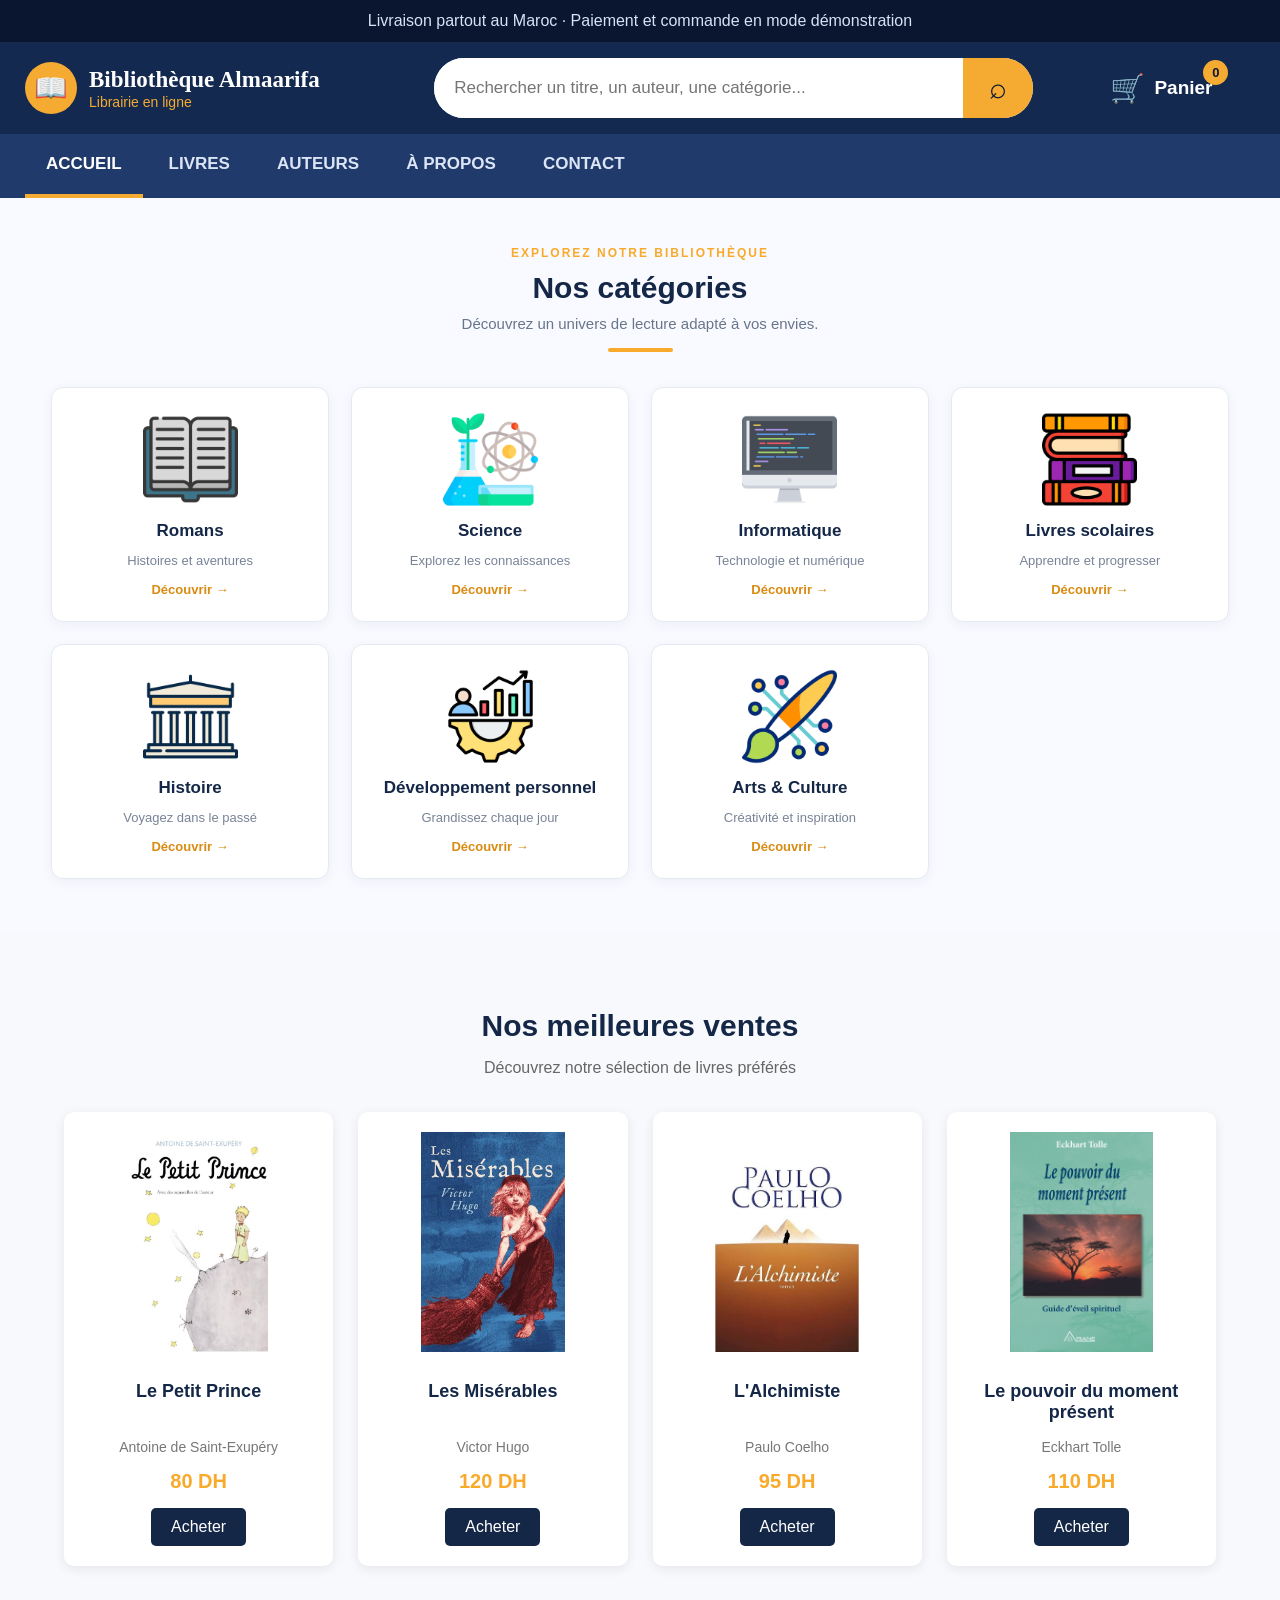
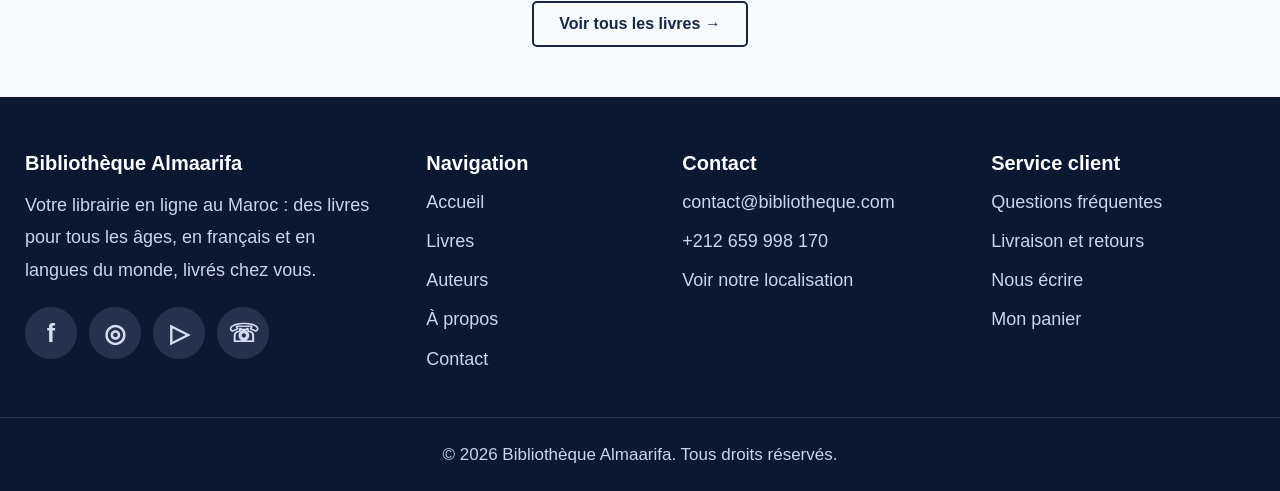
==== commit 4faa7c16: "update" ====
--- a/index.html
+++ b/index.html
@@ -1,243 +1,241 @@
 <!DOCTYPE html>
 <html lang="fr">
+
 <head>
     <meta charset="UTF-8">
     <meta name="viewport" content="width=device-width, initial-scale=1.0">
     <title>Ma Bibliothèque</title>
     <link rel="stylesheet" href="style.css">
 </head>
+
 <body>
-  <header class="site-header">
-
-    <div class="top-bar">
-        Livraison partout au Maroc · Paiement et commande en mode démonstration
-    </div>
-
-    <div class="header-main">
-
-        <a href="index.html" class="logo">
-            <span class="logo-icon">📖</span>
-            <span class="logo-text">
-                <strong>Bibliothèque Almaarifa</strong>
-                <small>Librairie en ligne</small>
-            </span>
-        </a>
-
-        <form class="search-bar" action="#" method="get">
-            <input
-                type="search"
-                name="recherche"
-                placeholder="Rechercher un titre, un auteur, une catégorie..."
-            >
-            <button type="submit" aria-label="Rechercher">⌕</button>
-        </form>
-
-        <a href="panier.html" class="cart">
-            <span class="cart-icon">🛒</span>
-            <strong>Panier</strong>
-            <span class="cart-count">0</span>
-        </a>
-
-    </div>
-
-    <nav class="main-nav">
-        <div class="nav-container">
-            <a href="index.html" class="active">ACCUEIL</a>
-            <a href="Livres.html" >LIVRES</a>
-            <a href="Auteurs.html" >AUTEURS</a>
-            <a href="À propos.html" >À PROPOS</a>
-            <a href="contact.html" >CONTACT</a>
+    <header class="site-header">
+
+        <div class="top-bar">
+            Livraison partout au Maroc · Paiement et commande en mode démonstration
         </div>
-    </nav>
-
-<!-- Section Nos catégories -->
-<section class="categories-section" id="categories">
-
-    <div class="categories-header">
-        <span class="categories-subtitle">EXPLOREZ NOTRE BIBLIOTHÈQUE</span>
-        <h2>Nos catégories</h2>
-        <p>Découvrez un univers de lecture adapté à vos envies.</p>
-        <div class="categories-line"></div>
-    </div>
-
-    <div class="categories-container">
-
-        <a href="Livres.html" class="category-card">
-            <div class="category-icon">
-                <img src="livre.png" alt="Romans">
-            </div>
-            <h3>Romans</h3>
-            <p>Histoires et aventures</p>
-            <span class="category-link">Découvrir →</span>
-        </a>
-
-        <a href="livres.html" class="category-card">
-            <div class="category-icon">
-                <img src="science.png" alt="Science">
-            </div>
-            <h3>Science</h3>
-            <p>Explorez les connaissances</p>
-            <span class="category-link">Découvrir →</span>
-        </a>
-
-        <a href="Livres.html" class="category-card">
-            <div class="category-icon">
-                <img src="programmation.png" alt="Informatique">
-            </div>
-            <h3>Informatique</h3>
-            <p>Technologie et numérique</p>
-            <span class="category-link">Découvrir →</span>
-        </a>
-
-        <a href="Livres.html" class="category-card">
-            <div class="category-icon">
-                <img src="pile.livres.png" alt="Livres scolaires">
-            </div>
-            <h3>Livres scolaires</h3>
-            <p>Apprendre et progresser</p>
-            <span class="category-link">Découvrir →</span>
-        </a>
-
-        <a href="Livres.html" class="category-card">
-            <div class="category-icon">
-                <img src="histoire.png" alt="Histoire">
-            </div>
-            <h3>Histoire</h3>
-            <p>Voyagez dans le passé</p>
-            <span class="category-link">Découvrir →</span>
-        </a>
-
-        <a href="Livres.html" class="category-card">
-            <div class="category-icon">
-                <img src="self-development.png"
-                     alt="Développement personnel">
-            </div>
-            <h3>Développement personnel</h3>
-            <p>Grandissez chaque jour</p>
-            <span class="category-link">Découvrir →</span>
-        </a>
-
-        <a href="Livres.html" class="category-card">
-            <div class="category-icon">
-                <img src="art-et-technologie.png" alt="Arts et Culture">
-            </div>
-            <h3>Arts &amp; Culture</h3>
-            <p>Créativité et inspiration</p>
-            <span class="category-link">Découvrir →</span>
-        </a>
-
-    </div>
-
-</section>
-
-    
-<!-- Section Nos meilleures ventes -->
-<section class="meilleures-ventes">
-
-    <h2>Nos meilleures ventes</h2>
-    <p class="description">
-        Découvrez notre sélection de livres préférés
-    </p>
-
-    <div class="livres-container">
-
-        <div class="livre">
-            <img src="images.jpg" alt="Le Petit Prince">
-            <h3>Le Petit Prince</h3>
-            <p class="auteur">Antoine de Saint-Exupéry</p>
-            <p class="prix">80 DH</p>
-            <a href="#" class="btn-acheter">Acheter</a>
+
+        <div class="header-main">
+
+            <a href="index.html" class="logo">
+                <span class="logo-icon">📖</span>
+                <span class="logo-text">
+                    <strong>Bibliothèque Almaarifa</strong>
+                    <small>Librairie en ligne</small>
+                </span>
+            </a>
+
+            <form class="search-bar" action="#" method="get">
+                <input type="search" name="recherche" placeholder="Rechercher un titre, un auteur, une catégorie...">
+                <button type="submit" aria-label="Rechercher">⌕</button>
+            </form>
+
+            <a href="panier.html" class="cart">
+                <span class="cart-icon">🛒</span>
+                <strong>Panier</strong>
+                <span class="cart-count">0</span>
+            </a>
+
         </div>
 
-        <div class="livre">
-            <img src="les mesirables.jpg" alt="Les Misérables">
-            <h3>Les Misérables</h3>
-            <p class="auteur">Victor Hugo</p>
-            <p class="prix">120 DH</p>
-            <a href="#" class="btn-acheter">Acheter</a>
-        </div>
-
-        <div class="livre">
-            <img src="lalchimeste.jpg" alt="L'Alchimiste">
-            <h3>L'Alchimiste</h3>
-            <p class="auteur">Paulo Coelho</p>
-            <p class="prix">95 DH</p>
-            <a href="#" class="btn-acheter">Acheter</a>
-        </div>
-
-        <div class="livre">
-            <img src="le-pouvoir-du-moment-present.jpg" alt="Le pouvoir du moment présent">
-            <h3>Le pouvoir du moment présent</h3>
-            <p class="auteur">Eckhart Tolle</p>
-            <p class="prix">110 DH</p>
-            <a href="#" class="btn-acheter">Acheter</a>
-        </div>
-
-    </div>
-
-    <a href="Livres.html" class="voir-plus">
-        Voir tous les livres →
-    </a>
-
-</section>
-
-<footer class="site-footer">
-
-    <div class="footer-container">
-
-        <!-- Colonne 1 : Présentation -->
-        <div class="footer-column footer-about">
-            <h3>Bibliothèque Almaarifa</h3>
-
-            <p>
-                Votre librairie en ligne au Maroc : des livres
-                pour tous les âges, en français et en langues
-                du monde, livrés chez vous.
+        <nav class="main-nav">
+            <div class="nav-container">
+                <a href="index.html" class="active">ACCUEIL</a>
+                <a href="Livres.html">LIVRES</a>
+                <a href="Auteurs.html">AUTEURS</a>
+                <a href="À propos.html">À PROPOS</a>
+                <a href="contact.html">CONTACT</a>
+            </div>
+        </nav>
+        
+        <section class="categories-section" id="categories">
+
+            <div class="categories-header">
+                <span class="categories-subtitle">EXPLOREZ NOTRE BIBLIOTHÈQUE</span>
+                <h2>Nos catégories</h2>
+                <p>Découvrez un univers de lecture adapté à vos envies.</p>
+                <div class="categories-line"></div>
+            </div>
+
+            <div class="categories-container">
+
+                <a href="Livres.html" class="category-card">
+                    <div class="category-icon">
+                        <img src="livre.png" alt="Romans">
+                    </div>
+                    <h3>Romans</h3>
+                    <p>Histoires et aventures</p>
+                    <span class="category-link">Découvrir →</span>
+                </a>
+
+                <a href="livres.html" class="category-card">
+                    <div class="category-icon">
+                        <img src="science.png" alt="Science">
+                    </div>
+                    <h3>Science</h3>
+                    <p>Explorez les connaissances</p>
+                    <span class="category-link">Découvrir →</span>
+                </a>
+
+                <a href="Livres.html" class="category-card">
+                    <div class="category-icon">
+                        <img src="programmation.png" alt="Informatique">
+                    </div>
+                    <h3>Informatique</h3>
+                    <p>Technologie et numérique</p>
+                    <span class="category-link">Découvrir →</span>
+                </a>
+
+                <a href="Livres.html" class="category-card">
+                    <div class="category-icon">
+                        <img src="pile.livres.png" alt="Livres scolaires">
+                    </div>
+                    <h3>Livres scolaires</h3>
+                    <p>Apprendre et progresser</p>
+                    <span class="category-link">Découvrir →</span>
+                </a>
+
+                <a href="Livres.html" class="category-card">
+                    <div class="category-icon">
+                        <img src="histoire.png" alt="Histoire">
+                    </div>
+                    <h3>Histoire</h3>
+                    <p>Voyagez dans le passé</p>
+                    <span class="category-link">Découvrir →</span>
+                </a>
+
+                <a href="Livres.html" class="category-card">
+                    <div class="category-icon">
+                        <img src="self-development.png" alt="Développement personnel">
+                    </div>
+                    <h3>Développement personnel</h3>
+                    <p>Grandissez chaque jour</p>
+                    <span class="category-link">Découvrir →</span>
+                </a>
+
+                <a href="Livres.html" class="category-card">
+                    <div class="category-icon">
+                        <img src="art-et-technologie.png" alt="Arts et Culture">
+                    </div>
+                    <h3>Arts &amp; Culture</h3>
+                    <p>Créativité et inspiration</p>
+                    <span class="category-link">Découvrir →</span>
+                </a>
+
+            </div>
+
+        </section>
+
+
+        <!-- Section Nos meilleures ventes -->
+        <section class="meilleures-ventes">
+
+            <h2>Nos meilleures ventes</h2>
+            <p class="description">
+                Découvrez notre sélection de livres préférés
             </p>
 
-            <div class="social-links">
-                <a href="#" aria-label="Facebook">f</a>
-                <a href="#" aria-label="Instagram">◎</a>
-                <a href="#" aria-label="YouTube">▷</a>
-                <a href="#" aria-label="WhatsApp">☏</a>
-            </div>
-        </div>
-
-        <!-- Colonne 2 : Navigation -->
-        <div class="footer-column">
-            <h3>Navigation</h3>
-            <a href="index.html">Accueil</a>
-            <a href="Livres.html">Livres</a>
-            <a href="Auteurs.html">Auteurs</a>
-            <a href="À propos.html">À propos</a>
-            <a href="contact.html">Contact</a>
-        </div>
-
-        <!-- Colonne 3 : Contact -->
-        <div class="footer-column">
-            <h3>Contact</h3>
-            <p>[Votre adresse e-mail]</p>
-            <p>[Votre numéro de téléphone]</p>
-            <p>[Votre adresse, ville, Maroc]</p>
-        </div>
-
-        <!-- Colonne 4 : Service client -->
-        <div class="footer-column">
-            <h3>Service client</h3>
-            <a href="#">Questions fréquentes</a>
-            <a href="#">Livraison et retours</a>
-            <a href="contact.html">Nous écrire</a>
-            <a href="panier.html">Mon panier</a>
-        </div>
-
-    </div>
-
-    <div class="footer-bottom">
-        <p>
-            © 2026 Bibliothèque Almaarifa. Tous droits réservés.
-        </p>
-    </div>
-
-</footer>
+            <div class="livres-container">
+
+                <div class="livre">
+                    <img src="images.jpg" alt="Le Petit Prince">
+                    <h3>Le Petit Prince</h3>
+                    <p class="auteur">Antoine de Saint-Exupéry</p>
+                    <p class="prix">80 DH</p>
+                    <a href="#" class="btn-acheter">Acheter</a>
+                </div>
+
+                <div class="livre">
+                    <img src="les mesirables.jpg" alt="Les Misérables">
+                    <h3>Les Misérables</h3>
+                    <p class="auteur">Victor Hugo</p>
+                    <p class="prix">120 DH</p>
+                    <a href="#" class="btn-acheter">Acheter</a>
+                </div>
+
+                <div class="livre">
+                    <img src="lalchimeste.jpg" alt="L'Alchimiste">
+                    <h3>L'Alchimiste</h3>
+                    <p class="auteur">Paulo Coelho</p>
+                    <p class="prix">95 DH</p>
+                    <a href="#" class="btn-acheter">Acheter</a>
+                </div>
+
+                <div class="livre">
+                    <img src="le-pouvoir-du-moment-present.jpg" alt="Le pouvoir du moment présent">
+                    <h3>Le pouvoir du moment présent</h3>
+                    <p class="auteur">Eckhart Tolle</p>
+                    <p class="prix">110 DH</p>
+                    <a href="#" class="btn-acheter">Acheter</a>
+                </div>
+
+            </div>
+
+            <a href="Livres.html" class="voir-plus">
+                Voir tous les livres →
+            </a>
+
+        </section>
+
+        <footer class="site-footer">
+
+            <div class="footer-container">
+
+                <!-- Colonne 1 : Présentation -->
+                <div class="footer-column footer-about">
+                    <h3>Bibliothèque Almaarifa</h3>
+
+                    <p>
+                        Votre librairie en ligne au Maroc : des livres
+                        pour tous les âges, en français et en langues
+                        du monde, livrés chez vous.
+                    </p>
+
+                    <div class="social-links">
+                        <a href="#" aria-label="Facebook">f</a>
+                        <a href="#" aria-label="Instagram">◎</a>
+                        <a href="#" aria-label="YouTube">▷</a>
+                        <a href="#" aria-label="WhatsApp">☏</a>
+                    </div>
+                </div>
+
+                <!-- Colonne 2 : Navigation -->
+                <div class="footer-column">
+                    <h3>Navigation</h3>
+                    <a href="index.html">Accueil</a>
+                    <a href="Livres.html">Livres</a>
+                    <a href="Auteurs.html">Auteurs</a>
+                    <a href="À propos.html">À propos</a>
+                    <a href="contact.html">Contact</a>
+                </div>
+
+                <!-- Colonne 3 : Contact -->
+                <div class="footer-column">
+                    <h3>Contact</h3>
+                    <a href="mailto:contact@bibliotheque.com">contact@bibliotheque.com</a>
+                    <a href="tel:+212659 998 170">+212 659 998 170</a>
+                    <a href="https://www.google.com/maps/search/?api=1&query=Agadir+Maroc" target="_blank"> Voir notre
+                        localisation</a>
+                </div>
+
+                <!-- Colonne 4 : Service client -->
+                <div class="footer-column">
+                    <h3>Service client</h3>
+                    <a href="#">Questions fréquentes</a>
+                    <a href="#">Livraison et retours</a>
+                    <a href="#">Nous écrire</a>
+                    <a href="#">Mon panier</a>
+                </div>
+
+            </div>
+
+            <div class="footer-bottom">
+                <p>
+                    © 2026 Bibliothèque Almaarifa. Tous droits réservés.
+                </p>
+            </div>
+
+        </footer>
 </body>
+
 </html>
--- a/style.css
+++ b/style.css
@@ -9,7 +9,6 @@
     --border-color: rgba(255, 255, 255, 0.13);
 }
 
-/* ================= GENERAL ================= */
 * {
     box-sizing: border-box;
 }
@@ -26,13 +25,11 @@
     color: inherit;
 }
 
-/* ================= HEADER ================= */
 .site-header {
     width: 100%;
     background: var(--navy);
 }
 
-/* الشريط العلوي */
 .top-bar {
     min-height: 42px;
     padding: 10px 15px;
@@ -45,7 +42,6 @@
     font-size: 16px;
 }
 
-/* المنطقة الرئيسية */
 .header-main {
     width: min(1500px, 100%);
     min-height: 92px;
@@ -58,7 +54,6 @@
     background: var(--navy-light);
 }
 
-/* الشعار */
 .logo {
     display: flex;
     align-items: center;
@@ -95,7 +90,6 @@
     font-size: 14px;
 }
 
-/* شريط البحث */
 .search-bar {
     display: flex;
     width: 100%;
@@ -130,7 +124,6 @@
     background: #ffc15b;
 }
 
-/* السلة */
 .cart {
     position: relative;
     justify-self: center;
@@ -160,7 +153,6 @@
     font-weight: bold;
 }
 
-/* قائمة التنقل */
 .main-nav {
     background: var(--navy-nav);
 }
@@ -192,381 +184,6 @@
     color: var(--white);
     border-bottom-color: var(--orange);
 }
-.site-footer {
-    width: 100%;
-    background: var(--navy);
-    color: var(--text-light);
-}
-
-/* الأعمدة الأربعة */
-.footer-container {
-    width: min(1500px, 100%);
-    margin: auto;
-    padding: 55px 25px 45px;
-    display: grid;
-    grid-template-columns: 1.35fr 0.8fr 1fr 1fr;
-    gap: 45px;
-}
-
-.footer-column {
-    min-width: 0;
-    display: flex;
-    flex-direction: column;
-    align-items: flex-start;
-    gap: 14px;
-}
-
-.footer-column h3 {
-    margin: 0 0 1px;
-    color: var(--white);
-    font-size: 20px;
-}
-
-.footer-column p {
-    margin: 0;
-    font-size: 18px;
-    line-height: 1.8;
-    overflow-wrap: anywhere;
-}
-
-.footer-column > a {
-    font-size: 18px;
-    line-height: 1.4;
-    transition: color 0.2s;
-}
-
-.footer-column > a:hover {
-    color: var(--orange);
-}
-
-/* وصف المكتبة */
-.footer-about p {
-    margin-top: -1px;
-}
-
-/* أيقونات التواصل الاجتماعي */
-.social-links {
-    display: flex;
-    flex-wrap: wrap;
-    gap: 12px;
-    margin-top: 7px;
-}
-
-.social-links a {
-    width: 52px;
-    height: 52px;
-    display: flex;
-    align-items: center;
-    justify-content: center;
-    border-radius: 50%;
-    background: #25324d;
-    color: #d3def0;
-    font-size: 25px;
-    font-weight: bold;
-    transition: 0.2s;
-}
-
-.social-links a:hover {
-    background: var(--orange);
-    color: var(--navy);
-}
-
-/* معلومات الاتصال */
-.footer-column:nth-child(3) p {
-    line-height: 1.5;
-}
-
-/* حقوق النشر */
-.footer-bottom {
-    min-height: 74px;
-    padding: 20px 15px;
-    display: flex;
-    align-items: center;
-    justify-content: center;
-    border-top: 1px solid var(--border-color);
-    text-align: center;
-}
-
-.footer-bottom p {
-    margin: 0;
-    font-size: 17px;
-    line-height: 1.6;
-}
-
-/* ================= TABLETS ================= */
-@media (max-width: 1000px) {
-    .header-main {
-        grid-template-columns: 1fr auto;
-        gap: 20px;
-    }
-
-    .search-bar {
-        grid-column: 1 / -1;
-        grid-row: 2;
-    }
-
-    .cart {
-        grid-column: 2;
-        grid-row: 1;
-    }
-
-    .nav-container {
-        justify-content: center;
-        flex-wrap: wrap;
-    }
-
-    .nav-container a {
-        min-height: 55px;
-        padding: 0 13px;
-        font-size: 15px;
-    }
-
-    .footer-container {
-        grid-template-columns: repeat(2, minmax(0, 1fr));
-        gap: 40px;
-    }
-}
-
-/* ================= MOBILE ================= */
-@media (max-width: 600px) {
-    .top-bar {
-        font-size: 12px;
-        line-height: 1.5;
-        padding: 9px 12px;
-    }
-
-    .header-main {
-        padding: 18px 15px;
-        gap: 18px 10px;
-    }
-
-    .logo {
-        gap: 8px;
-    }
-
-    .logo-icon {
-        width: 40px;
-        height: 40px;
-        font-size: 21px;
-    }
-
-    .logo-text strong {
-        font-size: 16px;
-        white-space: normal;
-    }
-
-    .logo-text small {
-        font-size: 12px;
-    }
-
-    .cart {
-        gap: 5px;
-        font-size: 14px;
-    }
-
-    .cart-icon {
-        font-size: 22px;
-    }
-
-    .search-bar {
-        height: 48px;
-    }
-
-    .search-bar input {
-        padding: 0 13px;
-        font-size: 13px;
-    }
-
-    .search-bar button {
-        width: 48px;
-        font-size: 25px;
-    }
-
-    .nav-container {
-        padding: 5px 8px;
-        gap: 0;
-    }
-
-    .nav-container a {
-        min-height: 44px;
-        padding: 0 10px;
-        font-size: 12px;
-        border-bottom-width: 3px;
-    }
-
-    /* الفوتر في الهاتف */
-    .footer-container {
-        padding: 35px 22px;
-        grid-template-columns: 1fr;
-        gap: 30px;
-    }
-
-    .footer-column h3 {
-        font-size: 18px;
-    }
-
-    .footer-column p,
-    .footer-column > a {
-        font-size: 16px;
-    }
-
-    .social-links a {
-        width: 43px;
-        height: 43px;
-        font-size: 22px;
-    }
-
-    .footer-bottom {
-        min-height: 65px;
-        padding: 17px 12px;
-    }
-
-    .footer-bottom p {
-        font-size: 13px;
-    }
-}
-
-/* Section Nos meilleures ventes */
-.meilleures-ventes {
-    padding: 50px 5%;
-    background-color: #f8f9fc;
-    text-align: center;
-}
-
-.meilleures-ventes h2 {
-    color: #142747;
-    font-size: 30px;
-    margin-bottom: 10px;
-}
-
-.description {
-    color: #666;
-    margin-bottom: 35px;
-    font-size: 16px;
-}
-
-/* Conteneur des livres */
-.livres-container {
-    display: grid;
-    grid-template-columns: repeat(4, minmax(0, 1fr));
-    gap: 25px;
-    max-width: 1400px;
-    margin: 0 auto;
-}
-
-/* Carte de chaque livre */
-.livre {
-    background-color: white;
-    padding: 20px 15px;
-    border-radius: 10px;
-    box-shadow: 0 3px 12px rgba(0, 0, 0, 0.08);
-    transition: transform 0.3s, box-shadow 0.3s;
-}
-
-.livre:hover {
-    transform: translateY(-6px);
-    box-shadow: 0 8px 20px rgba(0, 0, 0, 0.15);
-}
-
-/* Images des livres */
-.livre img {
-    width: 100%;
-    height: 220px;
-    object-fit: contain;
-    margin-bottom: 15px;
-}
-
-/* Titres */
-.livre h3 {
-    color: #142747;
-    font-size: 18px;
-    min-height: 44px;
-    margin: 10px 0;
-}
-
-.auteur {
-    color: #777;
-    font-size: 14px;
-}
-
-/* Prix */
-.prix {
-    color: #f9aa2b;
-    font-size: 20px;
-    font-weight: bold;
-    margin: 15px 0;
-}
-
-/* Bouton Acheter */
-.btn-acheter {
-    display: inline-block;
-    background-color: #142747;
-    color: white;
-    text-decoration: none;
-    padding: 10px 20px;
-    border-radius: 5px;
-    transition: background-color 0.3s;
-}
-
-.btn-acheter:hover {
-    background-color: #f9aa2b;
-    color: #142747;
-}
-
-/* Bouton Voir tous les livres */
-.voir-plus {
-    display: inline-block;
-    margin-top: 35px;
-    padding: 12px 25px;
-    border: 2px solid #142747;
-    border-radius: 5px;
-    color: #142747;
-    text-decoration: none;
-    font-weight: bold;
-}
-
-.voir-plus:hover {
-    background-color: #142747;
-    color: white;
-}
-
-/* Adaptation aux tablettes */
-@media (max-width: 900px) {
-    .livres-container {
-        grid-template-columns: repeat(2, minmax(0, 1fr));
-        gap: 15px;
-    }
-}
-
-/* Adaptation aux téléphones */
-@media (max-width: 480px) {
-    .meilleures-ventes {
-        padding: 35px 15px;
-    }
-
-    .meilleures-ventes h2 {
-        font-size: 24px;
-    }
-
-    .livres-container {
-        grid-template-columns: repeat(2, minmax(0, 1fr));
-        gap: 12px;
-    }
-
-    .livre {
-        padding: 12px 8px;
-    }
-
-    .livre img {
-        height: 160px;
-    }
-
-    .livre h3 {
-        font-size: 15px;
-    }
-}
-
-/* ===== NOS CATÉGORIES ===== */
 
 .categories-section {
     padding: 45px 4% 55px;
@@ -613,7 +230,6 @@
     margin: 16px auto 0;
 }
 
-/* Grille des catégories */
 .categories-container {
     display: grid;
     grid-template-columns: repeat(4, minmax(0, 1fr));
@@ -622,7 +238,6 @@
     margin: 0 auto;
 }
 
-/* Carte */
 .category-card {
     display: flex;
     flex-direction: column;
@@ -648,7 +263,6 @@
     box-shadow: 0 10px 25px rgba(20, 39, 71, 0.12);
 }
 
-/* Images */
 .category-icon {
     width: 100px;
     height: 95px;
@@ -669,7 +283,6 @@
     transform: scale(1.08);
 }
 
-/* Textes */
 .category-card h3 {
     color: #142747;
     font-size: 17px;
@@ -690,15 +303,6 @@
     font-weight: bold;
 }
 
-/* Tablettes */
-@media (max-width: 1000px) {
-    .categories-container {
-        grid-template-columns: repeat(3, minmax(0, 1fr));
-        gap: 16px;
-    }
-}
-
-/* Téléphones */
 @media (max-width: 600px) {
     .categories-section {
         padding: 35px 15px 40px;
@@ -739,15 +343,339 @@
         font-size: 12px;
     }
 }
-
-/* Accessibilité au clavier */
 .category-card:focus-visible {
     outline: 3px solid #f9aa2b;
     outline-offset: 3px;
 }
 
-
-/* ===== CORRECTION PAGE LIVRES ===== */
+.site-footer {
+    width: 100%;
+    background: var(--navy);
+    color: var(--text-light);
+}
+
+/* الأعمدة الأربعة */
+.footer-container {
+    width: min(1500px, 100%);
+    margin: auto;
+    padding: 55px 25px 45px;
+    display: grid;
+    grid-template-columns: 1.35fr 0.8fr 1fr 1fr;
+    gap: 45px;
+}
+
+.footer-column {
+    min-width: 0;
+    display: flex;
+    flex-direction: column;
+    align-items: flex-start;
+    gap: 14px;
+}
+
+.footer-column h3 {
+    margin: 0 0 1px;
+    color: var(--white);
+    font-size: 20px;
+}
+
+.footer-column p {
+    margin: 0;
+    font-size: 18px;
+    line-height: 1.8;
+    overflow-wrap: anywhere;
+}
+
+.footer-column > a {
+    font-size: 18px;
+    line-height: 1.4;
+    transition: color 0.2s;
+}
+
+.footer-column > a:hover {
+    color: var(--orange);
+}
+
+/* وصف المكتبة */
+.footer-about p {
+    margin-top: -1px;
+}
+
+/* أيقونات التواصل الاجتماعي */
+.social-links {
+    display: flex;
+    flex-wrap: wrap;
+    gap: 12px;
+    margin-top: 7px;
+}
+
+.social-links a {
+    width: 52px;
+    height: 52px;
+    display: flex;
+    align-items: center;
+    justify-content: center;
+    border-radius: 50%;
+    background: #25324d;
+    color: #d3def0;
+    font-size: 25px;
+    font-weight: bold;
+    transition: 0.2s;
+}
+
+.social-links a:hover {
+    background: var(--orange);
+    color: var(--navy);
+}
+
+/* معلومات الاتصال */
+.footer-column:nth-child(3) p {
+    line-height: 1.5;
+}
+
+/* حقوق النشر */
+.footer-bottom {
+    min-height: 74px;
+    padding: 20px 15px;
+    display: flex;
+    align-items: center;
+    justify-content: center;
+    border-top: 1px solid var(--border-color);
+    text-align: center;
+}
+
+.footer-bottom p {
+    margin: 0;
+    font-size: 17px;
+    line-height: 1.6;
+}
+
+@media (max-width: 600px) {
+    .top-bar {
+        font-size: 12px;
+        line-height: 1.5;
+        padding: 9px 12px;
+    }
+
+    .header-main {
+        padding: 18px 15px;
+        gap: 18px 10px;
+    }
+
+    .logo {
+        gap: 8px;
+    }
+
+    .logo-icon {
+        width: 40px;
+        height: 40px;
+        font-size: 21px;
+    }
+
+    .logo-text strong {
+        font-size: 16px;
+        white-space: normal;
+    }
+
+    .logo-text small {
+        font-size: 12px;
+    }
+
+    .cart {
+        gap: 5px;
+        font-size: 14px;
+    }
+
+    .cart-icon {
+        font-size: 22px;
+    }
+
+    .search-bar {
+        height: 48px;
+    }
+
+    .search-bar input {
+        padding: 0 13px;
+        font-size: 13px;
+    }
+
+    .search-bar button {
+        width: 48px;
+        font-size: 25px;
+    }
+
+    .nav-container {
+        padding: 5px 8px;
+        gap: 0;
+    }
+
+    .nav-container a {
+        min-height: 44px;
+        padding: 0 10px;
+        font-size: 12px;
+        border-bottom-width: 3px;
+    }
+    .footer-container {
+        padding: 35px 22px;
+        grid-template-columns: 1fr;
+        gap: 30px;
+    }
+
+    .footer-column h3 {
+        font-size: 18px;
+    }
+
+    .footer-column p,
+    .footer-column > a {
+        font-size: 16px;
+    }
+
+    .social-links a {
+        width: 43px;
+        height: 43px;
+        font-size: 22px;
+    }
+
+    .footer-bottom {
+        min-height: 65px;
+        padding: 17px 12px;
+    }
+
+    .footer-bottom p {
+        font-size: 13px;
+    }
+}
+
+.meilleures-ventes {
+    padding: 50px 5%;
+    background-color: #f8f9fc;
+    text-align: center;
+}
+
+.meilleures-ventes h2 {
+    color: #142747;
+    font-size: 30px;
+    margin-bottom: 10px;
+}
+
+.description {
+    color: #666;
+    margin-bottom: 35px;
+    font-size: 16px;
+}
+
+/* Conteneur des livres */
+.livres-container {
+    display: grid;
+    grid-template-columns: repeat(4, minmax(0, 1fr));
+    gap: 25px;
+    max-width: 1400px;
+    margin: 0 auto;
+}
+
+/* Carte de chaque livre */
+.livre {
+    background-color: white;
+    padding: 20px 15px;
+    border-radius: 10px;
+    box-shadow: 0 3px 12px rgba(0, 0, 0, 0.08);
+    transition: transform 0.3s, box-shadow 0.3s;
+}
+
+.livre:hover {
+    transform: translateY(-6px);
+    box-shadow: 0 8px 20px rgba(0, 0, 0, 0.15);
+}
+
+/* Images des livres */
+.livre img {
+    width: 100%;
+    height: 220px;
+    object-fit: contain;
+    margin-bottom: 15px;
+}
+
+/* Titres */
+.livre h3 {
+    color: #142747;
+    font-size: 18px;
+    min-height: 44px;
+    margin: 10px 0;
+}
+
+.auteur {
+    color: #777;
+    font-size: 14px;
+}
+
+/* Prix */
+.prix {
+    color: #f9aa2b;
+    font-size: 20px;
+    font-weight: bold;
+    margin: 15px 0;
+}
+
+/* Bouton Acheter */
+.btn-acheter {
+    display: inline-block;
+    background-color: #142747;
+    color: white;
+    text-decoration: none;
+    padding: 10px 20px;
+    border-radius: 5px;
+    transition: background-color 0.3s;
+}
+
+.btn-acheter:hover {
+    background-color: #f9aa2b;
+    color: #142747;
+}
+
+/* Bouton Voir tous les livres */
+.voir-plus {
+    display: inline-block;
+    margin-top: 35px;
+    padding: 12px 25px;
+    border: 2px solid #142747;
+    border-radius: 5px;
+    color: #142747;
+    text-decoration: none;
+    font-weight: bold;
+}
+
+.voir-plus:hover {
+    background-color: #142747;
+    color: white;
+}
+
+
+/* Adaptation aux téléphones */
+@media (max-width: 480px) {
+    .meilleures-ventes {
+        padding: 35px 15px;
+    }
+
+    .meilleures-ventes h2 {
+        font-size: 24px;
+    }
+
+    .livres-container {
+        grid-template-columns: repeat(2, minmax(0, 1fr));
+        gap: 12px;
+    }
+
+    .livre {
+        padding: 12px 8px;
+    }
+
+    .livre img {
+        height: 160px;
+    }
+
+    .livre h3 {
+        font-size: 15px;
+    }
+}
 
 #tous-les-livres.meilleures-ventes {
     background-color: #f8faff;
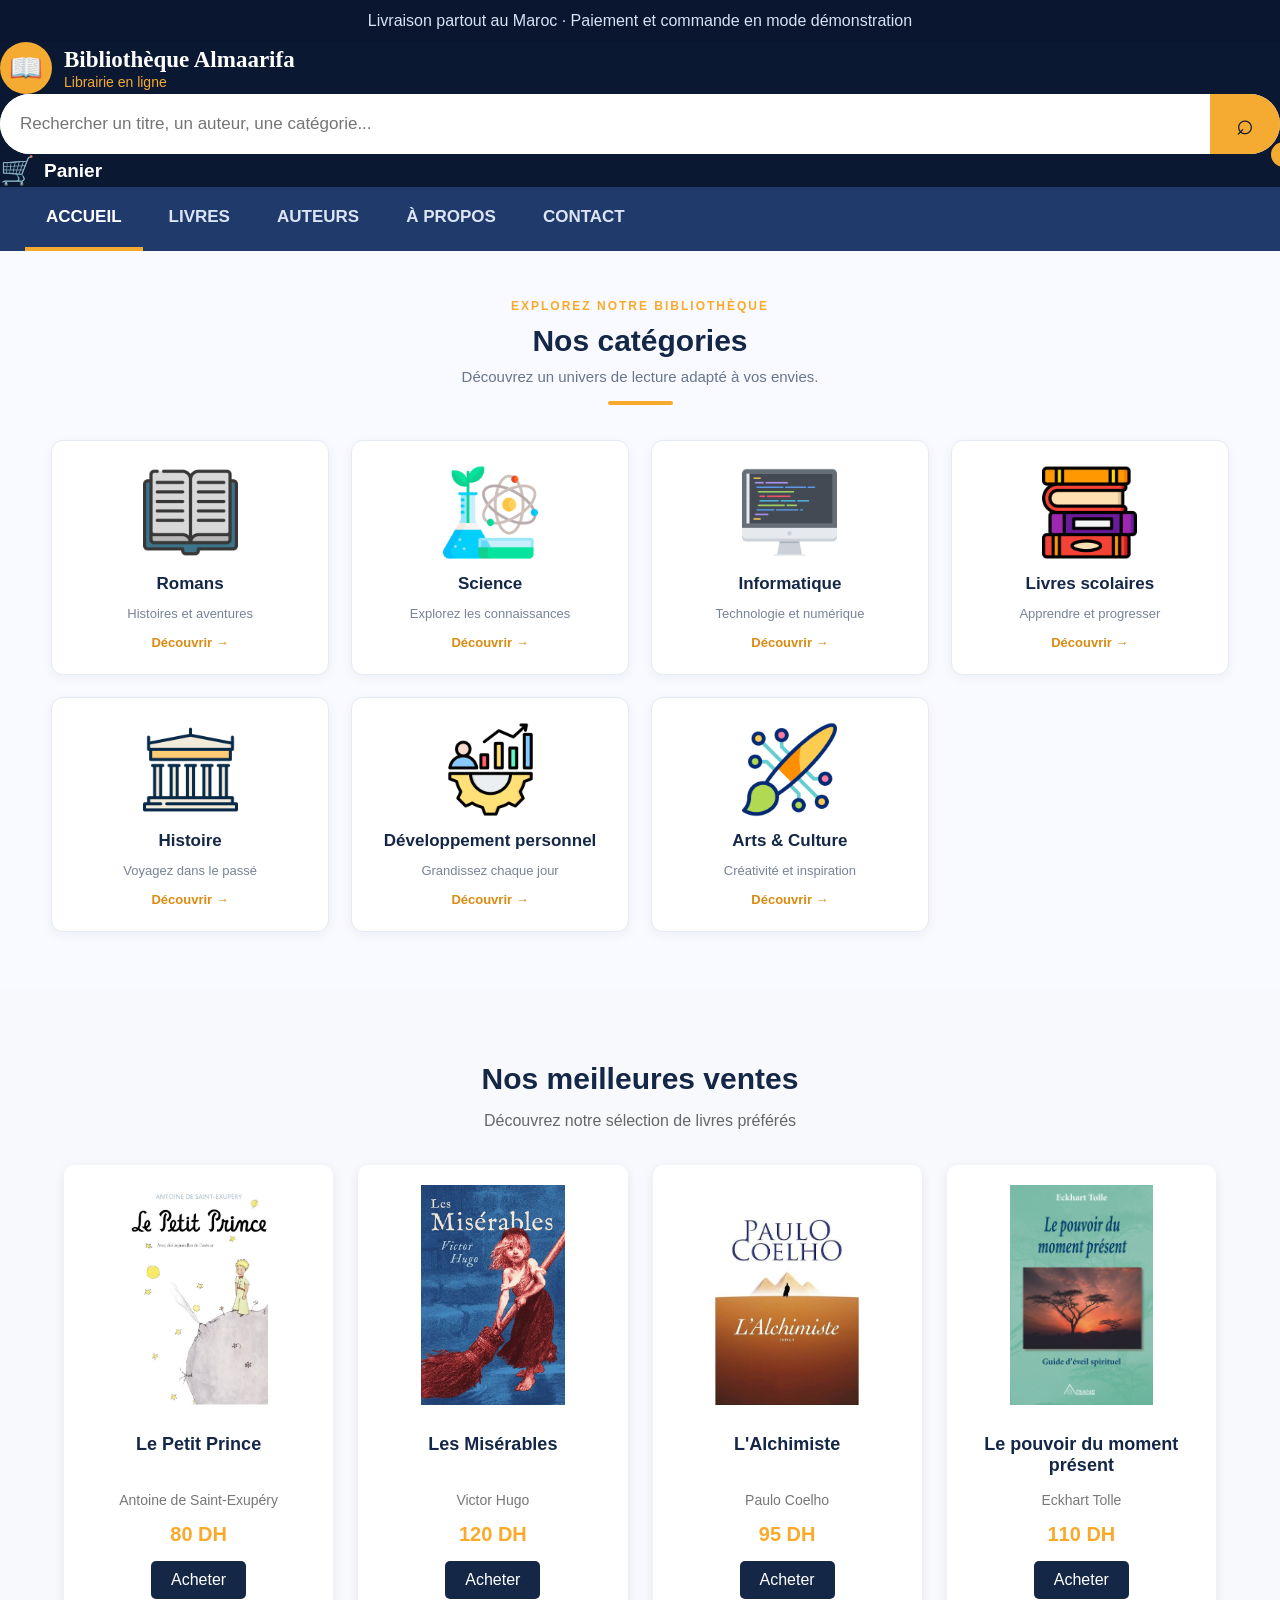
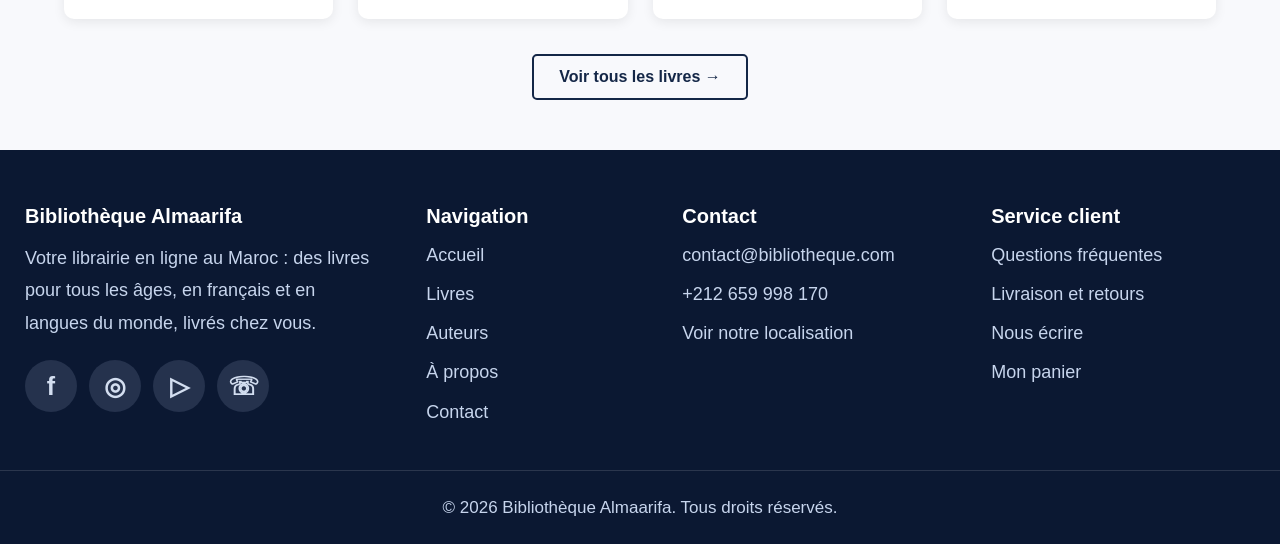
==== commit e8e60f11: "update 2" ====
--- a/index.html
+++ b/index.html
@@ -30,7 +30,7 @@
                 <button type="submit" aria-label="Rechercher">⌕</button>
             </form>
 
-            <a href="panier.html" class="cart">
+            <a href="#" class="cart">
                 <span class="cart-icon">🛒</span>
                 <strong>Panier</strong>
                 <span class="cart-count">0</span>
@@ -68,7 +68,7 @@
                     <span class="category-link">Découvrir →</span>
                 </a>
 
-                <a href="livres.html" class="category-card">
+                <a href="Livres.html" class="category-card">
                     <div class="category-icon">
                         <img src="science.png" alt="Science">
                     </div>
--- a/style.css
+++ b/style.css
@@ -42,17 +42,22 @@
     font-size: 16px;
 }
 
+.
+
+
 .header-main {
-    width: min(1500px, 100%);
+    width: 100%;
+    max-width: 1500px;
     min-height: 92px;
     margin: auto;
     padding: 15px 25px;
     display: grid;
-    grid-template-columns: 1fr minmax(250px, 1.6fr) 0.5fr;
-    align-items: center;
-    gap: 35px;
+    grid-template-columns: minmax(0, 1fr) minmax(0, 1.6fr) minmax(0, 0.5fr);
+    align-items: center;
+    gap: 20px;
     background: var(--navy-light);
 }
+
 
 .logo {
     display: flex;
@@ -456,13 +461,17 @@
         padding: 9px 12px;
     }
 
-    .header-main {
-        padding: 18px 15px;
-        gap: 18px 10px;
-    }
-
+.header-main {
+    grid-template-columns: minmax(0, 1fr) minmax(0, 1.6fr) minmax(0, 0.5fr);
+    padding: 15px 10px;
+    gap: 8px;
+    }  
     .logo {
-        gap: 8px;
+        min-width: 0;
+        gap: 6px;
+    }
+    .logo-text{
+        min-width: 0;
     }
 
     .logo-icon {
@@ -471,9 +480,9 @@
         font-size: 21px;
     }
 
-    .logo-text strong {
-        font-size: 16px;
-        white-space: normal;
+   .logo-text strong {
+    font-size: 16px;
+    white-space: normal;
     }
 
     .logo-text small {
@@ -481,26 +490,31 @@
     }
 
     .cart {
-        gap: 5px;
-        font-size: 14px;
-    }
-
+        justify-self: end;
+        min-width: 0;
+        gap: 4px;
+        font-size: 13px;
+        white-space: nowrap;
+    }
     .cart-icon {
-        font-size: 22px;
-    }
-
+        font-size: 21px;
+    }
     .search-bar {
+        width: 100%;
+        min-width: 0;
         height: 48px;
     }
 
     .search-bar input {
-        padding: 0 13px;
-        font-size: 13px;
+        min-width: 0;
+        width: 0;
+        padding: 0 8px;
+        font-size: 12px;
     }
 
     .search-bar button {
         width: 48px;
-        font-size: 25px;
+        flex-shrink: 0;
     }
 
     .nav-container {
